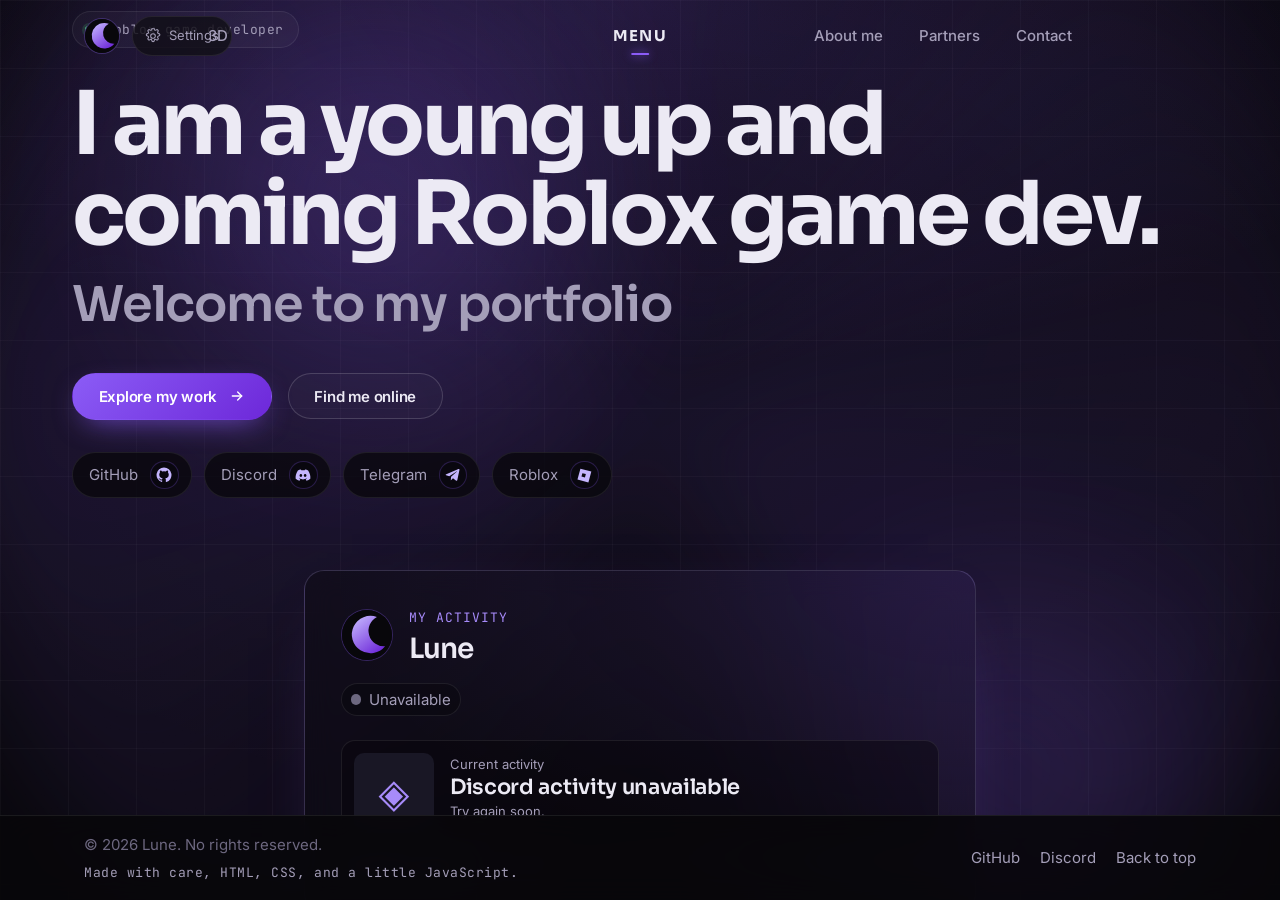
==== index.html @ 03cf4a80 "Refine homepage and Discord presence Co-authored-by: Copilot <223556219+Copilot@users.noreply.github" ====
<!DOCTYPE html>
<html lang="en" class="no-js">
<head>
  <meta charset="utf-8" />
  <meta name="viewport" content="width=device-width, initial-scale=1" />
  <meta name="color-scheme" content="dark" />
  <meta name="theme-color" content="#08070b" />

  <title>Lune — UI Designer &amp; 3D Modeler</title>
  <meta
    name="description"
    content="Lune's portfolio: UI design, 3D modeling, and explorations in scripting and animation."
  />
  <link rel="canonical" href="https://lunezo79.github.io/lune.github.io/" />
  <meta property="og:type" content="website" />
  <meta property="og:title" content="Lune — UI Designer &amp; 3D Modeler" />
  <meta
    property="og:description"
    content="UI design, 3D modeling, and explorations in scripting and animation."
  />
  <meta property="og:url" content="https://lunezo79.github.io/lune.github.io/" />
  <meta name="twitter:card" content="summary" />

  <link rel="icon" type="image/svg+xml" href="assets/icons/favicon.svg" />
  <link rel="apple-touch-icon" href="assets/icons/favicon.svg" />
  <link rel="preconnect" href="https://fonts.googleapis.com" />
  <link rel="preconnect" href="https://fonts.gstatic.com" crossorigin />
  <link
    rel="stylesheet"
    href="https://fonts.googleapis.com/css2?family=Inter:wght@400;500;600&family=JetBrains+Mono:wght@400;500&family=Sora:wght@400;600;700&display=swap"
  />
  <link rel="stylesheet" href="css/tokens.css" />
  <link rel="stylesheet" href="css/base.css" />
  <link rel="stylesheet" href="css/components.css" />
  <link rel="stylesheet" href="css/sections.css" />
  <script>
    document.documentElement.classList.replace("no-js", "has-js");
  </script>
</head>

<body>
  <a class="skip-link" href="#main">Skip to content</a>
  <div class="progress" data-progress aria-hidden="true"></div>
  <div class="grain" aria-hidden="true"></div>

  <header class="site-header" data-header>
    <div class="container site-header__inner">
      <div class="site-header__tools">
        <img
          class="site-header__avatar"
          src="assets/icons/favicon.svg"
          alt=""
          width="36"
          height="36"
          decoding="async"
          data-discord-avatar
        />
        <details class="site-settings" data-settings>
          <summary class="site-settings__toggle">
            <svg viewBox="0 0 24 24" aria-hidden="true">
              <path d="M12 8.5a3.5 3.5 0 1 0 0 7 3.5 3.5 0 0 0 0-7Z" />
              <path d="m19.4 15 .1.1a1.8 1.8 0 0 1-2.5 2.5l-.1-.1a1.8 1.8 0 0 0-3 .9v.2a1.8 1.8 0 0 1-3.6 0v-.2a1.8 1.8 0 0 0-3-.9l-.1.1a1.8 1.8 0 0 1-2.5-2.5l.1-.1a1.8 1.8 0 0 0-.9-3h-.2a1.8 1.8 0 0 1 0-3.6h.2a1.8 1.8 0 0 0 .9-3l-.1-.1a1.8 1.8 0 0 1 2.5-2.5l.1.1a1.8 1.8 0 0 0 3-.9v-.2a1.8 1.8 0 0 1 3.6 0v.2a1.8 1.8 0 0 0 3 .9l.1-.1a1.8 1.8 0 0 1 2.5 2.5l-.1.1a1.8 1.8 0 0 0 .9 3h.2a1.8 1.8 0 0 1 0 3.6h-.2a1.8 1.8 0 0 0-.9 3Z" />
            </svg>
            <span>Settings</span>
          </summary>
          <div class="site-settings__panel">
            <label class="site-settings__label" for="theme-select">Colour theme</label>
            <select id="theme-select" class="site-settings__select" data-theme-select>
              <option value="default">Midnight violet · Default</option>
              <option value="ocean">Ocean blue</option>
              <option value="forest">Forest green</option>
              <option value="rose">Rose pink</option>
              <option value="amber">Amber glow</option>
            </select>
            <button class="site-settings__audio" type="button" data-music-toggle aria-pressed="true">
              Mute calm lo-fi
            </button>
            <button class="site-settings__audio" type="button" data-sounds-toggle aria-pressed="true">
              Mute UI sounds
            </button>
            <p class="site-settings__status" data-settings-status aria-live="polite">
              Calm lo-fi and UI sounds start after your first interaction.
            </p>
          </div>
        </details>
      </div>

      <nav class="nav" id="primary-nav" data-nav aria-label="Primary">
        <ul class="nav__list">
          <li class="nav__group nav__group--left">
            <a class="nav__link" href="#three-d" data-nav-link>3D</a>
          </li>
          <li class="nav__group nav__group--center">
            <a class="nav__link nav__link--menu" href="#top" data-nav-link>Menu</a>
          </li>
          <li class="nav__group nav__group--right">
            <a class="nav__link" href="#about" data-nav-link>About me</a>
            <a class="nav__link" href="#partners" data-nav-link>Partners</a>
            <a class="nav__link" href="#contact" data-nav-link>Contact</a>
          </li>
        </ul>
      </nav>

      <button
        class="nav-toggle"
        type="button"
        data-nav-toggle
        aria-expanded="false"
        aria-controls="primary-nav"
        aria-label="Open menu"
      >
        <span class="nav-toggle__bar"></span>
        <span class="nav-toggle__bar"></span>
      </button>
    </div>
  </header>

  <main id="main">
    <section class="hero" id="top" data-hero data-page-view="top">
      <div class="hero__bg" aria-hidden="true">
        <div class="hero__grid"></div>
        <div class="hero__rings"></div>
        <span class="glow glow--hero-a" data-parallax="1.4"></span>
        <span class="glow glow--hero-b" data-parallax="0.8"></span>
      </div>

      <div class="container hero__inner">
        <div class="hero__layout">
          <div class="hero__copy">
            <p class="pill" data-reveal>
              <span class="pill__dot"></span>
              Roblox game developer
            </p>
            <h1 class="hero__title" data-reveal>
              I am a young up and coming Roblox game dev.
              <em>Welcome to my portfolio</em>
            </h1>
            <div class="hero__actions" data-reveal>
              <a class="btn btn--primary" href="#three-d">
                Explore my work
                <svg class="btn__icon" viewBox="0 0 24 24" fill="none" stroke="currentColor" stroke-width="2" stroke-linecap="round" stroke-linejoin="round" aria-hidden="true">
                  <path d="M5 12h14" />
                  <path d="m13 6 6 6-6 6" />
                </svg>
              </a>
              <a class="btn btn--ghost" href="#about">Find me online</a>
            </div>
            <ul class="hero-socials" aria-label="Social profiles" data-reveal>
              <li>
                <a class="hero-social" href="https://github.com/lunezo79" rel="me noopener">
                  <span>GitHub</span>
                  <span class="social-icon" aria-hidden="true">
                    <svg viewBox="0 0 24 24"><path d="M12 .8a11.2 11.2 0 0 0-3.54 21.83c.56.1.76-.24.76-.54v-2.1c-3.1.67-3.76-1.32-3.76-1.32-.5-1.29-1.24-1.63-1.24-1.63-1.01-.69.08-.68.08-.68 1.12.08 1.7 1.15 1.7 1.15.99 1.7 2.6 1.21 3.23.93.1-.72.39-1.21.7-1.49-2.48-.28-5.09-1.24-5.09-5.53 0-1.22.44-2.22 1.15-3-.11-.28-.5-1.42.11-2.96 0 0 .94-.3 3.08 1.14a10.7 10.7 0 0 1 5.6 0c2.14-1.44 3.08-1.14 3.08-1.14.61 1.54.22 2.68.11 2.96.72.78 1.15 1.78 1.15 3 0 4.3-2.61 5.25-5.1 5.52.4.35.75 1.03.75 2.08v3.08c0 .3.2.65.77.54A11.2 11.2 0 0 0 12 .8Z"/></svg>
                  </span>
                </a>
              </li>
              <li>
                <a class="hero-social" href="https://discord.com/users/762121502698242054" rel="me noopener">
                  <span>Discord</span>
                  <span class="social-icon" aria-hidden="true">
                    <svg viewBox="0 0 24 24"><path d="M19.7 5.1a18.6 18.6 0 0 0-4.6-1.4l-.6 1.2a17 17 0 0 0-5 0l-.6-1.2a18.6 18.6 0 0 0-4.6 1.4C1.4 9.4.6 13.6 1 17.8a18.8 18.8 0 0 0 5.7 2.9l1.2-2a12 12 0 0 1-1.9-.9l.5-.4a13.4 13.4 0 0 0 11 0l.5.4a12 12 0 0 1-1.9.9l1.2 2a18.8 18.8 0 0 0 5.7-2.9c.5-4.9-.8-9-3.3-12.7ZM8.8 14.9c-1.1 0-2-1-2-2.2s.9-2.2 2-2.2 2 1 2 2.2-.9 2.2-2 2.2Zm6.4 0c-1.1 0-2-1-2-2.2s.9-2.2 2-2.2 2 1 2 2.2-.9 2.2-2 2.2Z"/></svg>
                  </span>
                </a>
              </li>
              <li>
                <a class="hero-social" href="https://t.me/LUNEZO79" rel="me noopener" aria-label="Telegram @LUNEZO79">
                  <span>Telegram</span>
                  <span class="social-icon" aria-hidden="true">
                    <svg viewBox="0 0 24 24"><path d="m21.8 3.6-3.3 16c-.2 1.1-.8 1.4-1.7.9l-4.8-3.5-2.3 2.2c-.3.3-.5.5-1 .5l.4-4.9 8.9-8c.4-.4-.1-.6-.6-.2L6.4 13.7l-4.7-1.5c-1-.3-1-1 .2-1.5L20.2 3c.9-.3 1.7.2 1.6.6Z"/></svg>
                  </span>
                </a>
              </li>
              <li>
                <a class="hero-social" href="https://www.roblox.com/users/6032655152/profile" rel="me noopener" aria-label="Roblox profile">
                  <span>Roblox</span>
                  <span class="social-icon" aria-hidden="true">
                    <svg viewBox="0 0 24 24"><path d="m5.1 2.5 16.4 4.4-4.4 16.4L.7 18.9 5.1 2.5Zm3 6.7-1.4 5.2 5.2 1.4 1.4-5.2-5.2-1.4Z"/></svg>
                  </span>
                </a>
              </li>
            </ul>
          </div>

          <article class="discord-card discord-card--hero" data-discord-card data-user-id="762121502698242054" data-reveal>
            <div class="discord-card__heading">
              <div class="discord-card__identity">
                <img
                  class="discord-card__avatar"
                  src="assets/icons/favicon.svg"
                  alt=""
                  width="52"
                  height="52"
                  decoding="async"
                  data-discord-avatar
                />
                <div>
                  <p class="discord-card__label">My Activity</p>
                  <h2 class="discord-card__name" data-discord-name>Lune</h2>
                </div>
              </div>
              <span class="discord-card__status">
                <span class="discord-card__status-dot" data-discord-dot aria-hidden="true"></span>
                <span data-discord-status aria-live="polite">Connecting to Discord…</span>
              </span>
            </div>
            <div class="discord-activity" data-discord-activity aria-live="polite">
              <div class="discord-activity__image-wrap" data-activity-image-wrap>
                <img class="discord-activity__image" alt="" data-activity-image hidden />
                <span class="discord-activity__image-fallback" data-activity-fallback aria-hidden="true">◈</span>
              </div>
              <div class="discord-activity__content">
                <p class="discord-activity__verb" data-activity-verb>Loading activity…</p>
                <h3 class="discord-activity__name" data-activity-name>Connecting to Discord</h3>
                <p class="discord-activity__details" data-activity-details></p>
                <p class="discord-activity__elapsed" data-activity-elapsed></p>
              </div>
            </div>
            <p class="discord-card__note">Live Discord activity</p>
          </article>
        </div>
      </div>
    </section>

    <section class="section" id="about" aria-labelledby="about-title" data-page-view="about">
      <div class="container">
        <div class="section-head" data-reveal>
          <p class="eyebrow">About me</p>
          <h2 class="section-title" id="about-title">
            Design-minded, detail-focused, always learning.
          </h2>
          <p class="section-lede">
            I'm a UI designer and 3D modeler exploring scripting and animation.
            This is where I collect my work and the places you can find me.
          </p>
        </div>

        <div class="social-grid" data-reveal-group="70">
          <a class="social-card" href="https://github.com/lunezo79" rel="me noopener" data-reveal>
            <span class="social-card__top">
              <span class="social-card__label">GitHub</span>
              <span class="social-icon" aria-hidden="true">
                <svg viewBox="0 0 24 24"><path d="M12 .8a11.2 11.2 0 0 0-3.54 21.83c.56.1.76-.24.76-.54v-2.1c-3.1.67-3.76-1.32-3.76-1.32-.5-1.29-1.24-1.63-1.24-1.63-1.01-.69.08-.68.08-.68 1.12.08 1.7 1.15 1.7 1.15.99 1.7 2.6 1.21 3.23.93.1-.72.39-1.21.7-1.49-2.48-.28-5.09-1.24-5.09-5.53 0-1.22.44-2.22 1.15-3-.11-.28-.5-1.42.11-2.96 0 0 .94-.3 3.08 1.14a10.7 10.7 0 0 1 5.6 0c2.14-1.44 3.08-1.14 3.08-1.14.61 1.54.22 2.68.11 2.96.72.78 1.15 1.78 1.15 3 0 4.3-2.61 5.25-5.1 5.52.4.35.75 1.03.75 2.08v3.08c0 .3.2.65.77.54A11.2 11.2 0 0 0 12 .8Z"/></svg>
              </span>
            </span>
            <span class="social-card__value">@lunezo79</span>
            <span class="social-card__hint">Code &amp; experiments ↗</span>
          </a>

          <a class="social-card" href="https://discord.com/users/762121502698242054" rel="me noopener" data-reveal>
            <span class="social-card__top">
              <span class="social-card__label">Discord</span>
              <span class="social-icon" aria-hidden="true">
                <svg viewBox="0 0 24 24"><path d="M19.7 5.1a18.6 18.6 0 0 0-4.6-1.4l-.6 1.2a17 17 0 0 0-5 0l-.6-1.2a18.6 18.6 0 0 0-4.6 1.4C1.4 9.4.6 13.6 1 17.8a18.8 18.8 0 0 0 5.7 2.9l1.2-2a12 12 0 0 1-1.9-.9l.5-.4a13.4 13.4 0 0 0 11 0l.5.4a12 12 0 0 1-1.9.9l1.2 2a18.8 18.8 0 0 0 5.7-2.9c.5-4.9-.8-9-3.3-12.7ZM8.8 14.9c-1.1 0-2-1-2-2.2s.9-2.2 2-2.2 2 1 2 2.2-.9 2.2-2 2.2Zm6.4 0c-1.1 0-2-1-2-2.2s.9-2.2 2-2.2 2 1 2 2.2-.9 2.2-2 2.2Z"/></svg>
              </span>
            </span>
            <span class="social-card__value">View profile ↗</span>
            <span class="social-card__hint">762121502698242054</span>
          </a>

          <a class="social-card" href="https://t.me/LUNEZO79" rel="me noopener" data-reveal>
            <span class="social-card__top">
              <span class="social-card__label">Telegram</span>
              <span class="social-icon" aria-hidden="true">
                <svg viewBox="0 0 24 24"><path d="m21.8 3.6-3.3 16c-.2 1.1-.8 1.4-1.7.9l-4.8-3.5-2.3 2.2c-.3.3-.5.5-1 .5l.4-4.9 8.9-8c.4-.4-.1-.6-.6-.2L6.4 13.7l-4.7-1.5c-1-.3-1-1 .2-1.5L20.2 3c.9-.3 1.7.2 1.6.6Z"/></svg>
              </span>
            </span>
            <span class="social-card__value">@LUNEZO79</span>
            <span class="social-card__hint">Message me on Telegram ↗</span>
          </a>

          <a class="social-card" href="https://www.roblox.com/users/6032655152/profile" rel="me noopener" data-reveal>
            <span class="social-card__top">
              <span class="social-card__label">Roblox</span>
              <span class="social-icon" aria-hidden="true">
                <svg viewBox="0 0 24 24"><path d="m5.1 2.5 16.4 4.4-4.4 16.4L.7 18.9 5.1 2.5Zm3 6.7-1.4 5.2 5.2 1.4 1.4-5.2-5.2-1.4Z"/></svg>
              </span>
            </span>
            <span class="social-card__value">View profile ↗</span>
            <span class="social-card__hint">Roblox</span>
          </a>
        </div>

      </div>
    </section>

    <section class="section" id="three-d" aria-labelledby="three-d-title" data-page-view="three-d">
      <div class="container">
        <div class="section-head" data-reveal>
          <p class="eyebrow">Selected work · 3D</p>
          <h2 class="section-title" id="three-d-title">3D models.</h2>
          <p class="section-lede">
            Browse finished models and select a preview to see its images and
            technical details.
          </p>
        </div>

        <div class="portfolio-grid" data-reveal-group="80">
          <article class="portfolio-card portfolio-card--model" data-reveal>
            <div class="model-preview">
              <img
                src="assets/images/cone-model-square.png"
                alt="Rendered orange-and-cream traffic cone with a detailed square base"
                width="1024"
                height="1024"
                loading="lazy"
                decoding="async"
              />
            </div>
            <div class="portfolio-card__caption">
              <div>
                <p class="portfolio-card__type">3D model</p>
                <h3 class="portfolio-card__title">Traffic cone</h3>
                <p class="portfolio-card__summary">Low-poly cone with safety stripes.</p>
              </div>
              <a class="portfolio-card__action" href="#traffic-cone">View project</a>
            </div>
          </article>

          <article class="portfolio-card portfolio-card--model" data-reveal>
            <div class="model-preview">
              <img
                src="assets/images/scythe-model.png"
                alt="Low-poly futuristic scythe with a dark shaft and curved blade"
                width="768"
                height="768"
                loading="lazy"
                decoding="async"
              />
            </div>
            <div class="portfolio-card__caption">
              <div>
                <p class="portfolio-card__type">3D model</p>
                <h3 class="portfolio-card__title">Futuristic scythe</h3>
                <p class="portfolio-card__summary">Low-poly weapon with a sweeping blade and metallic accents.</p>
              </div>
              <a class="portfolio-card__action" href="#futuristic-scythe">View project</a>
            </div>
          </article>

          <article class="portfolio-card portfolio-card--model" data-reveal>
            <div class="model-preview">
              <img
                src="assets/images/karambit-model.png"
                alt="Stylized white karambit with a curved blade, blue trim, and gold accents"
                width="768"
                height="768"
                loading="lazy"
                decoding="async"
              />
            </div>
            <div class="portfolio-card__caption">
              <div>
                <p class="portfolio-card__type">3D model</p>
                <h3 class="portfolio-card__title">Karambit</h3>
                <p class="portfolio-card__summary">Curved low-poly blade with blue trim and gold details.</p>
              </div>
              <a class="portfolio-card__action" href="#karambit">View project</a>
            </div>
          </article>

        </div>

        <aside class="model-challenge" aria-labelledby="model-challenge-title" data-reveal>
          <div>
            <p class="eyebrow">Community challenge</p>
            <h3 class="model-challenge__title" id="model-challenge-title">Design a UI for a 3D model</h3>
            <p class="model-challenge__copy">
              Pick one of the models and imagine an interface for it. Share your
              concept with the ShaxCorp community; standout ideas may be featured here.
            </p>
          </div>
          <a
            class="portfolio-card__action"
            href="https://discord.gg/gHh6jzJRxp"
            target="_blank"
            rel="noopener noreferrer"
          >Join ShaxCorp to share an idea ↗</a>
        </aside>
      </div>
    </section>

    <section class="section model-detail" id="traffic-cone" aria-labelledby="traffic-cone-title" data-page-view="traffic-cone" data-project-accent="cone">
      <div class="container">
        <a class="model-detail__back" href="#three-d">
          <span class="model-detail__back-icon-wrap" aria-hidden="true">
            <svg class="model-detail__back-icon" viewBox="0 0 24 24">
              <path d="M19 12H5m7 7-7-7 7-7" />
            </svg>
          </span>
          <span class="model-detail__back-text">
            <span class="model-detail__back-kicker">Return to</span>
            <span class="model-detail__back-title">3D projects</span>
          </span>
        </a>
        <div class="section-head model-detail__head" data-reveal>
          <p class="eyebrow">3D model · May 22, 2026</p>
          <h2 class="section-title" id="traffic-cone-title">Traffic cone</h2>
          <p class="section-lede">
            A stylized low-poly safety cone. Its tapered body alternates bright
            orange and cream bands above a wide square base with raised geometric
            details, keeping the familiar roadside silhouette bold and readable.
          </p>
        </div>

        <img
          class="model-detail__image"
          src="assets/images/cone-model-square.png"
          alt="Rendered orange-and-cream traffic cone with a detailed square base"
          width="1024"
          height="1024"
          loading="lazy"
          decoding="async"
          data-reveal
        />

        <div class="model-detail__body">
          <div class="model-detail__description prose" data-reveal>
            <h3>About the model</h3>
            <p>
              Created on May 22, 2026, this traffic cone pairs a tapered body
              with alternating orange and cream safety bands. The broad square
              base has raised geometric details that add structure while keeping
              the prop compact and easy to read.
            </p>
          </div>
          <aside class="model-stats" aria-label="Model statistics" data-reveal>
            <h3 class="model-stats__title">Mesh statistics</h3>
            <dl>
              <div><dt>Vertices</dt><dd>467</dd></div>
              <div><dt>Edges</dt><dd>916</dd></div>
              <div><dt>Faces</dt><dd>460</dd></div>
              <div><dt>Triangles</dt><dd>874</dd></div>
            </dl>
          </aside>
        </div>
      </div>
    </section>

    <section class="section model-detail" id="futuristic-scythe" aria-labelledby="futuristic-scythe-title" data-page-view="futuristic-scythe" data-project-accent="scythe">
      <div class="container">
        <a class="model-detail__back" href="#three-d">
          <span class="model-detail__back-icon-wrap" aria-hidden="true">
            <svg class="model-detail__back-icon" viewBox="0 0 24 24">
              <path d="M19 12H5m7 7-7-7 7-7" />
            </svg>
          </span>
          <span class="model-detail__back-text">
            <span class="model-detail__back-kicker">Return to</span>
            <span class="model-detail__back-title">3D projects</span>
          </span>
        </a>
        <div class="section-head model-detail__head" data-reveal>
          <p class="eyebrow">3D model</p>
          <h2 class="section-title" id="futuristic-scythe-title">Futuristic scythe</h2>
          <p class="section-lede">
            A low-poly sci-fi scythe built around a long, angular handle and
            an oversized curved blade. Dark surfaces contrast with pale metallic
            fittings and a vivid pink cutting edge.
          </p>
        </div>

        <img
          class="model-detail__image"
          src="assets/images/scythe-model.png"
          alt="Low-poly futuristic scythe with a dark shaft, curved blade, pale fittings, and a pink edge"
          width="768"
          height="768"
          loading="lazy"
          decoding="async"
          data-reveal
        />

        <div class="model-detail__body">
          <div class="model-detail__description prose" data-reveal>
            <h3>About the model</h3>
            <p>
              This stylized scythe pairs a long, tapered dark shaft with a broad
              blade that sweeps outward into a sharp point. Angular shaping,
              pale metallic fasteners, and a bright pink blade edge give the
              silhouette a futuristic feel while keeping its low-poly form clear.
            </p>
          </div>
          <aside class="model-stats" aria-label="Mesh statistics" data-reveal>
            <h3 class="model-stats__title">Mesh statistics</h3>
            <dl>
              <div><dt>Vertices</dt><dd>787</dd></div>
              <div><dt>Edges</dt><dd>1.6k</dd></div>
              <div><dt>Faces</dt><dd>839</dd></div>
              <div><dt>Triangles</dt><dd>1.5k</dd></div>
            </dl>
          </aside>
        </div>
      </div>
    </section>

    <section class="section model-detail" id="karambit" aria-labelledby="karambit-title" data-page-view="karambit" data-project-accent="karambit">
      <div class="container">
        <a class="model-detail__back" href="#three-d">
          <span class="model-detail__back-icon-wrap" aria-hidden="true">
            <svg class="model-detail__back-icon" viewBox="0 0 24 24">
              <path d="M19 12H5m7 7-7-7 7-7" />
            </svg>
          </span>
          <span class="model-detail__back-text">
            <span class="model-detail__back-kicker">Return to</span>
            <span class="model-detail__back-title">3D projects</span>
          </span>
        </a>
        <div class="section-head model-detail__head" data-reveal>
          <p class="eyebrow">3D model</p>
          <h2 class="section-title" id="karambit-title">Karambit</h2>
          <p class="section-lede">
            A stylized curved blade with a clean white finish, cool blue edging,
            and polished gold accents. Segmented handle details and a looped
            pommel complete its distinctive silhouette.
          </p>
        </div>

        <img
          class="model-detail__image"
          src="assets/images/karambit-model.png"
          alt="Stylized white karambit with a curved blade, blue trim, gold accents, and a ring handle"
          width="768"
          height="768"
          loading="lazy"
          decoding="async"
          data-reveal
        />

        <div class="model-detail__body">
          <div class="model-detail__description prose" data-reveal>
            <h3>About the model</h3>
            <p>
              This stylized karambit pairs a sweeping white blade with a blue
              outer edge and gold fittings. Its curved handle uses segmented
              white panels and a circular pommel, carrying the color accents
              through the full silhouette.
            </p>
          </div>
          <aside class="model-stats" aria-label="Mesh statistics" data-reveal>
            <h3 class="model-stats__title">Mesh statistics</h3>
            <dl>
              <div><dt>Vertices</dt><dd>1.7k</dd></div>
              <div><dt>Edges</dt><dd>3.4k</dd></div>
              <div><dt>Faces</dt><dd>1.7k</dd></div>
              <div><dt>Triangles</dt><dd>3.3k</dd></div>
            </dl>
          </aside>
        </div>
      </div>
    </section>

    <section class="section" id="partners" aria-labelledby="partners-title" data-page-view="partners">
      <div class="container">
        <div class="section-head" data-reveal>
          <p class="eyebrow">Partners</p>
          <h2 class="section-title" id="partners-title">Communities that build together.</h2>
          <p class="section-lede">
            Find ShaxCorp on Discord and join the community.
          </p>
        </div>
        <div class="partner-grid" data-reveal-group="80">
          <article class="partner-card" data-reveal>
            <p class="partner-card__label">Discord community</p>
            <h3 class="partner-card__title">ShaxCorp</h3>
            <p class="partner-card__description">
              A community for sharing ideas, creative work, and model-inspired UI concepts.
            </p>
            <a
              class="portfolio-card__action"
              href="https://discord.gg/gHh6jzJRxp"
              target="_blank"
              rel="noopener noreferrer"
            >Join the server ↗</a>
          </article>
        </div>
      </div>
    </section>

    <section class="section" id="contact" aria-labelledby="contact-title" data-page-view="contact">
      <div class="container">
        <div class="contact__card" data-reveal>
          <div class="contact__inner">
            <p class="eyebrow">Contact</p>
            <h2 class="contact__title" id="contact-title">Let's make something together.</h2>
            <p class="contact__lede">
              Have a project, collaboration, or just want to say hi? Find me on
              Discord or GitHub.
            </p>
            <div class="contact__actions">
              <a class="btn btn--primary" href="https://discord.com/users/762121502698242054" rel="me noopener">Message me on Discord</a>
              <a class="btn btn--ghost" href="https://github.com/lunezo79" rel="me noopener">Follow on GitHub</a>
            </div>
          </div>
        </div>
      </div>
    </section>
  </main>

  <footer class="site-footer">
    <div class="container footer__inner">
      <div class="footer__meta">
        <p>© <span data-year>2026</span> Lune. No rights reserved.</p>
        <p class="footer__signature">Made with care, HTML, CSS, and a little JavaScript.</p>
      </div>
      <nav class="footer__links" aria-label="Elsewhere">
        <a class="footer__link" href="https://github.com/lunezo79" rel="me noopener">GitHub</a>
        <a class="footer__link" href="https://discord.com/users/762121502698242054" rel="me noopener">Discord</a>
        <a class="footer__link" href="#top">Back to top</a>
      </nav>
    </div>
  </footer>

  <button class="to-top" type="button" data-to-top aria-label="Back to top">
    <svg viewBox="0 0 24 24" fill="none" stroke="currentColor" stroke-width="2" stroke-linecap="round" stroke-linejoin="round" aria-hidden="true">
      <path d="M12 19V5" />
      <path d="m6 11 6-6 6 6" />
    </svg>
  </button>

  <script type="module" src="js/main.js"></script>
</body>
</html>
---- css/tokens.css ----
/* ==========================================================================
   tokens.css — design tokens + reset
   Every colour, space, radius, shadow and type step used by the site is
   declared here once. Change a value here and it propagates everywhere.
   ========================================================================== */

:root {
  /* --- Core palette ------------------------------------------------------ */
  --black: #08070b;
  --black-soft: #0b0a11;
  --surface: #121019;
  --surface-raised: #191725;
  --surface-hover: #201d2e;

  --white: #ffffff;
  --text: #eceaf4;
  --text-muted: #a49eb8;
  --text-dim: #6d6880;

  /* --- Violet accent ramp ------------------------------------------------ */
  --violet-100: #ede9fe;
  --violet-200: #ddd6fe;
  --violet-300: #c4b5fd;
  --violet-400: #a78bfa;
  --violet-500: #8b5cf6;
  --violet-600: #7c3aed;
  --violet-700: #6d28d9;
  --violet-900: #3b1d7a;

  --accent: var(--violet-500);
  --accent-bright: var(--violet-400);
  --accent-deep: var(--violet-700);
  --accent-rgb: 139, 92, 246;

  /* --- Translucent helpers ----------------------------------------------- */
  --border: rgba(255, 255, 255, 0.08);
  --border-strong: rgba(255, 255, 255, 0.16);
  --border-accent: rgba(var(--accent-rgb), 0.35);
  --accent-wash: rgba(var(--accent-rgb), 0.12);
  --accent-wash-strong: rgba(var(--accent-rgb), 0.22);
  --overlay: rgba(8, 7, 11, 0.72);

  /* --- Typography -------------------------------------------------------- */
  --font-display: "Sora", "Inter", system-ui, sans-serif;
  --font-body: "Inter", system-ui, -apple-system, "Segoe UI", sans-serif;
  --font-mono: "JetBrains Mono", ui-monospace, "SFMono-Regular", Menlo, monospace;

  --fs-2xs: 0.6875rem; /* 11px */
  --fs-xs: 0.8125rem; /* 13px */
  --fs-sm: 0.9375rem; /* 15px */
  --fs-base: 1.0625rem; /* 17px */
  --fs-lg: clamp(1.125rem, 1.05rem + 0.35vw, 1.3125rem);
  --fs-xl: clamp(1.375rem, 1.15rem + 0.9vw, 1.75rem);
  --fs-2xl: clamp(1.75rem, 1.35rem + 1.8vw, 2.5rem);
  --fs-3xl: clamp(2.25rem, 1.5rem + 3vw, 3.5rem);
  --fs-hero: clamp(2.5rem, 1.1rem + 6vw, 5.5rem);

  --lh-tight: 1.06;
  --lh-snug: 1.25;
  --lh-normal: 1.5;
  --lh-relaxed: 1.7;

  --tracking-tight: -0.03em;
  --tracking-snug: -0.015em;
  --tracking-wide: 0.08em;
  --tracking-widest: 0.18em;

  /* --- Spacing scale (4px base) ------------------------------------------ */
  --space-1: 0.25rem;
  --space-2: 0.5rem;
  --space-3: 0.75rem;
  --space-4: 1rem;
  --space-5: 1.25rem;
  --space-6: 1.5rem;
  --space-8: 2rem;
  --space-10: 2.5rem;
  --space-12: 3rem;
  --space-16: 4rem;
  --space-20: 5rem;
  --space-24: 6rem;
  --space-32: 8rem;

  /* --- Layout ------------------------------------------------------------ */
  --container: 1160px;
  --container-narrow: 720px;
  --header-height: 4.5rem;
  --section-gap: clamp(5rem, 3rem + 9vw, 9.5rem);

  /* --- Radii ------------------------------------------------------------- */
  --radius-xs: 6px;
  --radius-sm: 10px;
  --radius-md: 14px;
  --radius-lg: 20px;
  --radius-xl: 28px;
  --radius-full: 999px;

  /* --- Elevation --------------------------------------------------------- */
  --shadow-sm: 0 1px 2px rgba(0, 0, 0, 0.4);
  --shadow-md: 0 12px 32px -12px rgba(0, 0, 0, 0.7);
  --shadow-lg: 0 28px 60px -20px rgba(0, 0, 0, 0.85);
  --glow-accent: 0 0 0 1px var(--border-accent), 0 18px 60px -24px rgba(var(--accent-rgb), 0.65);
  --glow-text: 0 0 32px rgba(var(--accent-rgb), 0.45);

  /* --- Motion ------------------------------------------------------------ */
  --ease-out: cubic-bezier(0.22, 1, 0.36, 1);
  --ease-in-out: cubic-bezier(0.65, 0, 0.35, 1);
  --dur-fast: 160ms;
  --dur-base: 280ms;
  --dur-slow: 620ms;

  /* --- Layering ---------------------------------------------------------- */
  --z-bg: 0;
  --z-base: 1;
  --z-header: 100;
  --z-drawer: 200;

  --focus-ring: 0 0 0 2px var(--black), 0 0 0 4px var(--violet-400);
}

[data-theme="ocean"] {
  --violet-100: #e0f2fe;
  --violet-200: #bae6fd;
  --violet-300: #7dd3fc;
  --violet-400: #38bdf8;
  --violet-500: #0ea5e9;
  --violet-600: #0284c7;
  --violet-700: #0369a1;
  --violet-900: #0c4a6e;
  --accent-rgb: 14, 165, 233;
  --border-accent: rgba(14, 165, 233, 0.35);
  --accent-wash: rgba(14, 165, 233, 0.12);
  --accent-wash-strong: rgba(14, 165, 233, 0.22);
}

[data-theme="forest"] {
  --violet-100: #dcfce7;
  --violet-200: #bbf7d0;
  --violet-300: #86efac;
  --violet-400: #4ade80;
  --violet-500: #22c55e;
  --violet-600: #16a34a;
  --violet-700: #15803d;
  --violet-900: #14532d;
  --accent-rgb: 34, 197, 94;
  --border-accent: rgba(34, 197, 94, 0.35);
  --accent-wash: rgba(34, 197, 94, 0.12);
  --accent-wash-strong: rgba(34, 197, 94, 0.22);
}

[data-theme="rose"] {
  --violet-100: #ffe4e6;
  --violet-200: #fecdd3;
  --violet-300: #fda4af;
  --violet-400: #fb7185;
  --violet-500: #f43f5e;
  --violet-600: #e11d48;
  --violet-700: #be123c;
  --violet-900: #881337;
  --accent-rgb: 244, 63, 94;
  --border-accent: rgba(244, 63, 94, 0.35);
  --accent-wash: rgba(244, 63, 94, 0.12);
  --accent-wash-strong: rgba(244, 63, 94, 0.22);
}

[data-theme="amber"] {
  --violet-100: #fef3c7;
  --violet-200: #fde68a;
  --violet-300: #fcd34d;
  --violet-400: #fbbf24;
  --violet-500: #f59e0b;
  --violet-600: #d97706;
  --violet-700: #b45309;
  --violet-900: #78350f;
  --accent-rgb: 245, 158, 11;
  --border-accent: rgba(245, 158, 11, 0.35);
  --accent-wash: rgba(245, 158, 11, 0.12);
  --accent-wash-strong: rgba(245, 158, 11, 0.22);
}

[data-project-accent="scythe"] {
  --violet-100: #fff1f5;
  --violet-200: #ffd0df;
  --violet-300: #ffacc5;
  --violet-400: #ff86ad;
  --violet-500: #f45b91;
  --violet-600: #df3f78;
  --violet-700: #bd2d63;
  --violet-900: #781a42;
  --accent-rgb: 244, 91, 145;
  --border-accent: rgba(244, 91, 145, 0.35);
  --accent-wash: rgba(244, 91, 145, 0.12);
  --accent-wash-strong: rgba(244, 91, 145, 0.22);
}

[data-project-accent="karambit"] {
  --violet-100: #eff6ff;
  --violet-200: #dbeafe;
  --violet-300: #bfdbfe;
  --violet-400: #93c5fd;
  --violet-500: #60a5fa;
  --violet-600: #3b82f6;
  --violet-700: #2563eb;
  --violet-900: #1e3a8a;
  --accent-rgb: 96, 165, 250;
  --border-accent: rgba(96, 165, 250, 0.35);
  --accent-wash: rgba(96, 165, 250, 0.12);
  --accent-wash-strong: rgba(96, 165, 250, 0.22);
}

[data-project-accent="cone"] {
  --violet-100: #fff7ed;
  --violet-200: #ffedd5;
  --violet-300: #fed7aa;
  --violet-400: #fdba74;
  --violet-500: #fb923c;
  --violet-600: #f97316;
  --violet-700: #c2410c;
  --violet-900: #7c2d12;
  --accent-rgb: 249, 115, 22;
  --border-accent: rgba(249, 115, 22, 0.35);
  --accent-wash: rgba(249, 115, 22, 0.12);
  --accent-wash-strong: rgba(249, 115, 22, 0.22);
}

/* ==========================================================================
   Reset
   ========================================================================== */

*,
*::before,
*::after {
  box-sizing: border-box;
}

* {
  margin: 0;
}

html {
  -webkit-text-size-adjust: 100%;
  scroll-behavior: smooth;
  scroll-padding-top: calc(var(--header-height) + var(--space-4));
}

body {
  min-height: 100vh;
  background-color: var(--black);
  background-image:
    radial-gradient(ellipse 86% 54% at 50% 0%, rgba(var(--accent-rgb), 0.17), transparent 76%),
    linear-gradient(to right, rgba(255, 255, 255, 0.028) 1px, transparent 1px),
    linear-gradient(to bottom, rgba(255, 255, 255, 0.028) 1px, transparent 1px);
  background-size: auto, 68px 68px, 68px 68px;
  background-attachment: fixed;
  color: var(--text);
  font-family: var(--font-body);
  font-size: var(--fs-base);
  line-height: var(--lh-relaxed);
  font-synthesis-weight: none;
  text-rendering: optimizeLegibility;
  -webkit-font-smoothing: antialiased;
  -moz-osx-font-smoothing: grayscale;
}

img,
svg,
video,
canvas {
  display: block;
  max-width: 100%;
}

img {
  height: auto;
  font-style: italic; /* shown if the image fails to load */
  background-color: var(--surface);
}

button,
input,
textarea,
select {
  font: inherit;
  color: inherit;
}

button {
  background: none;
  border: none;
  cursor: pointer;
}

a {
  color: inherit;
  text-decoration: none;
}

ul,
ol {
  list-style: none;
  padding: 0;
}

h1,
h2,
h3,
h4 {
  font-family: var(--font-display);
  font-weight: 600;
  line-height: var(--lh-tight);
  letter-spacing: var(--tracking-tight);
  text-wrap: balance;
}

p {
  text-wrap: pretty;
}

::selection {
  background-color: var(--violet-600);
  color: var(--white);
}

/* Visible focus for keyboard users only */
:focus {
  outline: none;
}

:focus-visible {
  outline: none;
  box-shadow: var(--focus-ring);
  border-radius: var(--radius-xs);
}

/* Scrollbar */
::-webkit-scrollbar {
  width: 10px;
  height: 10px;
}

::-webkit-scrollbar-track {
  background: var(--black);
}

::-webkit-scrollbar-thumb {
  background: #2a2637;
  border: 2px solid var(--black);
  border-radius: var(--radius-full);
}

::-webkit-scrollbar-thumb:hover {
  background: var(--violet-700);
}

/* Respect reduced-motion at the source */
@media (prefers-reduced-motion: reduce) {
  html {
    scroll-behavior: auto;
  }

  *,
  *::before,
  *::after {
    animation-duration: 0.01ms !important;
    animation-iteration-count: 1 !important;
    transition-duration: 0.01ms !important;
    scroll-behavior: auto !important;
  }
}
---- css/base.css ----
/* ==========================================================================
   base.css — layout primitives, typography helpers, utilities
   ========================================================================== */

/* --- Layout ------------------------------------------------------------- */

.container {
  width: 100%;
  max-width: var(--container);
  margin-inline: auto;
  padding-inline: var(--space-6);
}

.container--narrow {
  max-width: var(--container-narrow);
}

.section {
  position: relative;
  padding-block: var(--section-gap);
}

.section--tight {
  padding-block: clamp(3rem, 2rem + 5vw, 5rem);
}

/* --- Accessibility ------------------------------------------------------ */

.sr-only {
  position: absolute;
  width: 1px;
  height: 1px;
  padding: 0;
  margin: -1px;
  overflow: hidden;
  clip: rect(0, 0, 0, 0);
  white-space: nowrap;
  border: 0;
}

.skip-link {
  position: absolute;
  top: var(--space-3);
  left: var(--space-3);
  z-index: var(--z-drawer);
  padding: var(--space-3) var(--space-5);
  background: var(--violet-600);
  color: var(--white);
  font-size: var(--fs-sm);
  font-weight: 600;
  border-radius: var(--radius-sm);
  transform: translateY(-160%);
  transition: transform var(--dur-fast) var(--ease-out);
}

.skip-link:focus-visible {
  transform: translateY(0);
}

/* --- Section headings --------------------------------------------------- */

.eyebrow {
  display: inline-flex;
  align-items: center;
  gap: var(--space-3);
  font-family: var(--font-mono);
  font-size: var(--fs-xs);
  font-weight: 500;
  letter-spacing: var(--tracking-widest);
  text-transform: uppercase;
  color: var(--accent-bright);
}

.eyebrow::before {
  content: "";
  width: 2rem;
  height: 1px;
  background: linear-gradient(90deg, transparent, var(--accent));
}

.section-head {
  max-width: 62ch;
  margin-bottom: var(--space-12);
}

.section-head--center {
  margin-inline: auto;
  text-align: center;
}

.section-title {
  margin-top: var(--space-5);
  font-size: var(--fs-2xl);
  letter-spacing: var(--tracking-tight);
}

.section-lede {
  margin-top: var(--space-5);
  color: var(--text-muted);
  font-size: var(--fs-lg);
  line-height: var(--lh-relaxed);
}

/* --- Prose -------------------------------------------------------------- */

.prose > * + * {
  margin-top: var(--space-5);
}

.prose p {
  color: var(--text-muted);
}

.prose strong {
  color: var(--text);
  font-weight: 600;
}

/* --- Text utilities ----------------------------------------------------- */

.text-gradient {
  background: linear-gradient(100deg, var(--violet-200) 0%, var(--violet-400) 38%, var(--violet-600) 100%);
  -webkit-background-clip: text;
  background-clip: text;
  color: transparent;
}

.text-muted {
  color: var(--text-muted);
}

.text-mono {
  font-family: var(--font-mono);
  font-size: 0.92em;
  letter-spacing: var(--tracking-snug);
}

.link-inline {
  color: var(--accent-bright);
  text-decoration: underline;
  text-decoration-color: var(--border-accent);
  text-underline-offset: 0.25em;
  transition: color var(--dur-fast) var(--ease-out),
    text-decoration-color var(--dur-fast) var(--ease-out);
}

.link-inline:hover {
  color: var(--violet-200);
  text-decoration-color: var(--violet-200);
}

/* --- Action rows -------------------------------------------------------- */

.actions {
  display: flex;
  flex-wrap: wrap;
  align-items: center;
  gap: var(--space-4);
  margin-top: var(--space-10);
}

/* --- Decorative --------------------------------------------------------- */

.rule {
  height: 1px;
  border: 0;
  background: linear-gradient(90deg, transparent, var(--border-strong) 18%, var(--border-strong) 82%, transparent);
}

.glow {
  position: absolute;
  border-radius: 50%;
  filter: blur(90px);
  opacity: 0.5;
  pointer-events: none;
  z-index: var(--z-bg);
}

.grain {
  position: fixed;
  inset: 0;
  z-index: var(--z-base);
  pointer-events: none;
  opacity: 0.16;
  mix-blend-mode: overlay;
  background-image: url("data:image/svg+xml,%3Csvg xmlns='http://www.w3.org/2000/svg' width='160' height='160'%3E%3Cfilter id='n'%3E%3CfeTurbulence type='fractalNoise' baseFrequency='0.85' numOctaves='3' stitchTiles='stitch'/%3E%3CfeColorMatrix type='saturate' values='0'/%3E%3C/filter%3E%3Crect width='160' height='160' filter='url(%23n)' opacity='0.5'/%3E%3C/svg%3E");
}

/* --- Scroll reveal ------------------------------------------------------ */
/* Elements only start hidden once JS confirms it is running, so the page
   degrades gracefully to fully visible content without JavaScript. */

.has-js [data-reveal] {
  opacity: 0;
  transform: translate3d(0, 24px, 0);
  transition: opacity var(--dur-slow) var(--ease-out),
    transform var(--dur-slow) var(--ease-out);
  transition-delay: var(--reveal-delay, 0ms);
}

.has-js [data-reveal].is-visible {
  opacity: 1;
  transform: none;
}

@media (prefers-reduced-motion: reduce) {
  .has-js [data-reveal] {
    opacity: 1;
    transform: none;
  }
}

/* --- Responsive tweaks -------------------------------------------------- */

@media (max-width: 640px) {
  .container {
    padding-inline: var(--space-5);
  }

  .section-head {
    margin-bottom: var(--space-10);
  }
}
---- css/components.css ----
/* ==========================================================================
   components.css — header, navigation, buttons, tags, footer
   ========================================================================== */

/* --- Header ------------------------------------------------------------- */

.site-header {
  position: fixed;
  inset-inline: 0;
  top: 0;
  z-index: var(--z-header);
  height: var(--header-height);
  display: flex;
  align-items: center;
  transition: background-color var(--dur-base) var(--ease-out),
    border-color var(--dur-base) var(--ease-out),
    backdrop-filter var(--dur-base) var(--ease-out);
  border-bottom: 1px solid transparent;
}

.site-header.is-scrolled {
  background-color: rgba(8, 7, 11, 0.78);
  backdrop-filter: blur(16px) saturate(160%);
  -webkit-backdrop-filter: blur(16px) saturate(160%);
  border-bottom-color: var(--border);
}

.site-header__inner {
  position: relative;
  display: flex;
  align-items: center;
  justify-content: center;
  gap: var(--space-6);
}

.site-header__tools {
  position: absolute;
  left: var(--space-6);
  display: flex;
  flex: none;
  align-items: center;
  gap: var(--space-3);
}

.site-header__avatar {
  display: grid;
  width: 2.25rem;
  height: 2.25rem;
  flex: none;
  border: 1px solid var(--border-accent);
  border-radius: 50%;
  background: var(--surface-raised);
  object-fit: cover;
}

.site-settings {
  position: relative;
}

.site-settings__toggle {
  display: inline-flex;
  min-height: 2.5rem;
  align-items: center;
  gap: var(--space-2);
  padding: var(--space-2) var(--space-3);
  border: 1px solid var(--border);
  border-radius: var(--radius-full);
  background: rgba(18, 16, 25, 0.84);
  color: var(--text-muted);
  cursor: pointer;
  font-size: var(--fs-xs);
  line-height: 1;
  list-style: none;
  transition: color var(--dur-fast) var(--ease-out),
    border-color var(--dur-fast) var(--ease-out),
    background-color var(--dur-fast) var(--ease-out);
}

.site-settings__toggle::-webkit-details-marker {
  display: none;
}

.site-settings__toggle:hover,
.site-settings[open] .site-settings__toggle {
  border-color: var(--border-accent);
  background: var(--surface-raised);
  color: var(--text);
}

.site-settings__toggle svg {
  width: 1rem;
  height: 1rem;
  fill: none;
  stroke: currentColor;
  stroke-linecap: round;
  stroke-linejoin: round;
  stroke-width: 1.6;
}

.site-settings__panel {
  position: absolute;
  top: calc(100% + var(--space-3));
  left: 0;
  z-index: calc(var(--z-header) + 1);
  display: grid;
  width: min(20rem, calc(100vw - 2rem));
  gap: var(--space-3);
  padding: var(--space-5);
  border: 1px solid var(--border-strong);
  border-radius: var(--radius-lg);
  background: rgba(18, 16, 25, 0.97);
  box-shadow: var(--shadow-lg);
  backdrop-filter: blur(18px);
  -webkit-backdrop-filter: blur(18px);
}

.site-settings__label {
  color: var(--text-muted);
  font-family: var(--font-mono);
  font-size: var(--fs-xs);
}

.site-settings__select,
.site-settings__audio {
  width: 100%;
  min-height: 2.75rem;
  padding: var(--space-2) var(--space-3);
  border: 1px solid var(--border);
  border-radius: var(--radius-sm);
  background: var(--black-soft);
  color: var(--text);
  font-size: var(--fs-sm);
  text-align: left;
}

.site-settings__select:focus-visible,
.site-settings__audio:focus-visible {
  border-color: var(--accent);
}

.site-settings__audio {
  cursor: pointer;
  transition: border-color var(--dur-fast) var(--ease-out),
    background-color var(--dur-fast) var(--ease-out);
}

.site-settings__audio:hover,
.site-settings__audio[aria-pressed="true"] {
  border-color: var(--border-accent);
  background: var(--accent-wash);
}

.site-settings__status {
  min-height: 2.5em;
  color: var(--text-dim);
  font-size: var(--fs-xs);
  line-height: var(--lh-normal);
}

/* --- Brand -------------------------------------------------------------- */

.brand {
  display: inline-flex;
  align-items: center;
  gap: var(--space-3);
  font-family: var(--font-display);
  font-weight: 600;
  font-size: var(--fs-sm);
  letter-spacing: var(--tracking-snug);
  color: var(--text);
  border-radius: var(--radius-sm);
  transition: color var(--dur-fast) var(--ease-out);
}

.brand:hover {
  color: var(--white);
}

.brand__mark {
  width: 2rem;
  height: 2rem;
  flex: none;
  border-radius: var(--radius-sm);
  box-shadow: 0 0 0 1px var(--border-accent);
  transition: box-shadow var(--dur-base) var(--ease-out),
    transform var(--dur-base) var(--ease-out);
}

.brand:hover .brand__mark {
  box-shadow: 0 0 0 1px var(--violet-400), 0 0 22px -4px var(--violet-500);
  transform: rotate(-8deg);
}

.brand__name {
  display: inline-flex;
  align-items: baseline;
  gap: 0.15em;
}

.brand__dot {
  color: var(--accent);
}

/* --- Navigation --------------------------------------------------------- */

.nav__list {
  display: grid;
  grid-template-columns: minmax(0, 1fr) auto minmax(0, 1fr);
  align-items: center;
  width: 100%;
}

.nav {
  width: min(56rem, calc(100% - 13rem));
}

.nav__group {
  display: flex;
  align-items: center;
  gap: var(--space-1);
}

.nav__group--left {
  justify-content: flex-start;
}

.nav__group--center {
  justify-content: center;
}

.nav__group--right {
  justify-content: flex-end;
}

.nav__link {
  position: relative;
  display: inline-block;
  padding: var(--space-2) var(--space-4);
  font-size: var(--fs-sm);
  font-weight: 500;
  color: var(--text-muted);
  border-radius: var(--radius-full);
  transition: color var(--dur-fast) var(--ease-out),
    background-color var(--dur-fast) var(--ease-out);
}

.nav__link:hover {
  color: var(--text);
  background-color: rgba(255, 255, 255, 0.04);
}

.nav__link.is-active {
  color: var(--text);
}

.nav__link.is-active::after {
  content: "";
  position: absolute;
  left: 50%;
  bottom: 0.1rem;
  width: 1.1rem;
  height: 2px;
  border-radius: var(--radius-full);
  background: var(--accent);
  transform: translateX(-50%);
  box-shadow: 0 0 10px var(--accent);
}

.nav__link--menu {
  color: var(--text);
  font-family: var(--font-display);
  font-size: var(--fs-sm);
  font-weight: 700;
  letter-spacing: var(--tracking-wide);
  text-transform: uppercase;
}

.nav__cta {
  margin-left: var(--space-3);
}

/* --- Mobile nav toggle -------------------------------------------------- */

.nav-toggle {
  display: none;
  position: relative;
  width: 2.75rem;
  height: 2.75rem;
  flex: none;
  border-radius: var(--radius-md);
  border: 1px solid var(--border);
  background-color: rgba(255, 255, 255, 0.02);
  transition: border-color var(--dur-fast) var(--ease-out),
    background-color var(--dur-fast) var(--ease-out);
}

.nav-toggle:hover {
  border-color: var(--border-strong);
  background-color: rgba(255, 255, 255, 0.06);
}

.nav-toggle__bar {
  position: absolute;
  left: 50%;
  width: 1.125rem;
  height: 1.5px;
  border-radius: var(--radius-full);
  background-color: var(--text);
  transition: transform var(--dur-base) var(--ease-out),
    opacity var(--dur-fast) var(--ease-out);
}

.nav-toggle__bar:nth-child(1) {
  transform: translate(-50%, -4px);
}

.nav-toggle__bar:nth-child(2) {
  transform: translate(-50%, 4px);
}

.nav-toggle[aria-expanded="true"] .nav-toggle__bar:nth-child(1) {
  transform: translate(-50%, 0) rotate(45deg);
}

.nav-toggle[aria-expanded="true"] .nav-toggle__bar:nth-child(2) {
  transform: translate(-50%, 0) rotate(-45deg);
}

/* --- Buttons ------------------------------------------------------------ */

.btn {
  display: inline-flex;
  align-items: center;
  justify-content: center;
  gap: var(--space-3);
  padding: 0.9rem 1.6rem;
  font-family: var(--font-body);
  font-size: var(--fs-sm);
  font-weight: 600;
  letter-spacing: var(--tracking-snug);
  line-height: 1;
  white-space: nowrap;
  border-radius: var(--radius-full);
  border: 1px solid transparent;
  transition: transform var(--dur-fast) var(--ease-out),
    background-color var(--dur-base) var(--ease-out),
    border-color var(--dur-base) var(--ease-out),
    box-shadow var(--dur-base) var(--ease-out),
    color var(--dur-base) var(--ease-out);
}

.btn:active {
  transform: translateY(1px);
}

.btn__icon {
  width: 1rem;
  height: 1rem;
  flex: none;
}

.btn--primary {
  background-image: linear-gradient(135deg, var(--violet-500) 0%, var(--violet-700) 100%);
  color: var(--white);
  box-shadow: 0 10px 30px -12px rgba(var(--accent-rgb), 0.9);
}

.btn--primary:hover {
  box-shadow: 0 16px 40px -12px rgba(var(--accent-rgb), 1);
  transform: translateY(-2px);
}

.btn--ghost {
  border-color: var(--border-strong);
  color: var(--text);
  background-color: rgba(255, 255, 255, 0.02);
}

.btn--ghost:hover {
  border-color: var(--border-accent);
  background-color: var(--accent-wash);
  color: var(--white);
  transform: translateY(-2px);
}

.btn--sm {
  padding: 0.6rem 1.15rem;
  font-size: var(--fs-xs);
}

/* --- Icon buttons / socials --------------------------------------------- */

.socials {
  display: flex;
  align-items: center;
  gap: var(--space-3);
}

.icon-btn {
  display: inline-grid;
  place-items: center;
  width: 2.75rem;
  height: 2.75rem;
  border-radius: var(--radius-md);
  border: 1px solid var(--border);
  background-color: rgba(255, 255, 255, 0.02);
  color: var(--text-muted);
  transition: color var(--dur-fast) var(--ease-out),
    border-color var(--dur-fast) var(--ease-out),
    background-color var(--dur-fast) var(--ease-out),
    transform var(--dur-fast) var(--ease-out);
}

.icon-btn:hover {
  color: var(--violet-200);
  border-color: var(--border-accent);
  background-color: var(--accent-wash);
  transform: translateY(-2px);
}

.icon-btn svg {
  width: 1.15rem;
  height: 1.15rem;
}

/* --- Tags & pills ------------------------------------------------------- */

.tag {
  display: inline-flex;
  align-items: center;
  padding: 0.3rem 0.7rem;
  font-family: var(--font-mono);
  font-size: var(--fs-2xs);
  font-weight: 500;
  letter-spacing: 0.04em;
  color: var(--violet-200);
  background-color: var(--accent-wash);
  border: 1px solid rgba(var(--accent-rgb), 0.2);
  border-radius: var(--radius-full);
  white-space: nowrap;
}

.tag-list {
  display: flex;
  flex-wrap: wrap;
  gap: var(--space-2);
}

.pill {
  display: inline-flex;
  align-items: center;
  gap: var(--space-3);
  padding: 0.4rem 0.9rem 0.4rem 0.75rem;
  font-family: var(--font-mono);
  font-size: var(--fs-xs);
  letter-spacing: 0.04em;
  color: var(--text-muted);
  background-color: rgba(255, 255, 255, 0.03);
  border: 1px solid var(--border);
  border-radius: var(--radius-full);
}

.pill__dot {
  position: relative;
  width: 0.5rem;
  height: 0.5rem;
  flex: none;
  border-radius: 50%;
  background-color: #4ade80;
  box-shadow: 0 0 0 3px rgba(74, 222, 128, 0.15);
}

.pill__dot::after {
  content: "";
  position: absolute;
  inset: 0;
  border-radius: 50%;
  background-color: #4ade80;
  animation: pulse-ring 2.4s var(--ease-out) infinite;
}

@keyframes pulse-ring {
  0% {
    transform: scale(1);
    opacity: 0.7;
  }
  70%,
  100% {
    transform: scale(2.6);
    opacity: 0;
  }
}
/* --- Cards -------------------------------------------------------------- */

.card {
  position: relative;
  display: flex;
  flex-direction: column;
  padding: var(--space-8);
  border-radius: var(--radius-lg);
  border: 1px solid var(--border);
  background-color: var(--surface);
  background-image: linear-gradient(180deg, rgba(255, 255, 255, 0.035) 0%, rgba(255, 255, 255, 0) 45%);
  transition: border-color var(--dur-base) var(--ease-out),
    transform var(--dur-base) var(--ease-out),
    box-shadow var(--dur-base) var(--ease-out),
    background-color var(--dur-base) var(--ease-out);
}

.card--interactive:hover {
  border-color: var(--border-accent);
  background-color: var(--surface-raised);
  transform: translateY(-4px);
  box-shadow: var(--shadow-lg), 0 0 0 1px var(--border-accent);
}

.card__title {
  font-size: var(--fs-lg);
  margin-bottom: var(--space-3);
}

.card__text {
  color: var(--text-muted);
  font-size: var(--fs-sm);
  line-height: var(--lh-relaxed);
}

/* A framed media area that keeps a fixed aspect ratio and zooms its image */
.media-frame {
  position: relative;
  overflow: hidden;
  border-radius: var(--radius-md);
  background-color: var(--black-soft);
  aspect-ratio: 16 / 10;
}

.media-frame img {
  width: 100%;
  height: 100%;
  object-fit: cover;
  transition: transform var(--dur-slow) var(--ease-out), filter var(--dur-slow) var(--ease-out);
  filter: saturate(0.85) contrast(1.05);
}

.media-frame::after {
  content: "";
  position: absolute;
  inset: 0;
  background: linear-gradient(180deg, rgba(8, 7, 11, 0) 40%, rgba(8, 7, 11, 0.75) 100%);
  pointer-events: none;
}

.card--interactive:hover .media-frame img {
  transform: scale(1.05);
  filter: saturate(1.05) contrast(1.05);
}

/* --- Marquee ------------------------------------------------------------ */

.marquee {
  position: relative;
  overflow: hidden;
  padding-block: var(--space-6);
  border-block: 1px solid var(--border);
  background-color: var(--black-soft);
  -webkit-mask-image: linear-gradient(90deg, transparent, #000 10%, #000 90%, transparent);
  mask-image: linear-gradient(90deg, transparent, #000 10%, #000 90%, transparent);
}

.marquee__track {
  display: flex;
  align-items: center;
  width: max-content;
  animation: marquee-scroll 42s linear infinite;
}

.marquee:hover .marquee__track {
  animation-play-state: paused;
}

.marquee__set {
  display: flex;
  align-items: center;
  gap: var(--space-10);
  padding-right: var(--space-10);
}

.marquee__item {
  display: inline-flex;
  align-items: center;
  gap: var(--space-3);
  font-family: var(--font-mono);
  font-size: var(--fs-sm);
  letter-spacing: 0.04em;
  color: var(--text-dim);
  white-space: nowrap;
  transition: color var(--dur-base) var(--ease-out);
}

.marquee__item::before {
  content: "";
  width: 5px;
  height: 5px;
  border-radius: 50%;
  background-color: var(--violet-700);
}

.marquee:hover .marquee__item {
  color: var(--text-muted);
}

@keyframes marquee-scroll {
  from {
    transform: translate3d(0, 0, 0);
  }
  to {
    transform: translate3d(-50%, 0, 0);
  }
}

@media (prefers-reduced-motion: reduce) {
  .marquee__track {
    animation: none;
  }
}

/* --- Back to top -------------------------------------------------------- */

.to-top {
  position: fixed;
  right: var(--space-6);
  bottom: var(--space-6);
  z-index: var(--z-header);
  display: grid;
  place-items: center;
  width: 2.9rem;
  height: 2.9rem;
  border-radius: var(--radius-full);
  border: 1px solid var(--border-strong);
  background-color: rgba(18, 16, 25, 0.85);
  backdrop-filter: blur(10px);
  -webkit-backdrop-filter: blur(10px);
  color: var(--text-muted);
  opacity: 0;
  visibility: hidden;
  transform: translateY(0.75rem);
  transition: opacity var(--dur-base) var(--ease-out),
    visibility var(--dur-base) var(--ease-out),
    transform var(--dur-base) var(--ease-out),
    color var(--dur-fast) var(--ease-out),
    border-color var(--dur-fast) var(--ease-out);
}

.to-top.is-visible {
  opacity: 1;
  visibility: visible;
  transform: none;
}

.to-top:hover {
  color: var(--violet-200);
  border-color: var(--border-accent);
}

.to-top svg {
  width: 1.1rem;
  height: 1.1rem;
}

/* --- Footer ------------------------------------------------------------- */

.site-footer {
  position: fixed;
  inset-inline: 0;
  bottom: 0;
  z-index: var(--z-header);
  border-top: 1px solid var(--border);
  padding-block: var(--space-4);
  background-color: rgba(8, 7, 11, 0.9);
  backdrop-filter: blur(14px) saturate(140%);
  -webkit-backdrop-filter: blur(14px) saturate(140%);
}

.footer__inner {
  display: flex;
  flex-wrap: wrap;
  align-items: center;
  justify-content: space-between;
  gap: var(--space-6);
}

.footer__meta {
  display: flex;
  flex-direction: column;
  gap: var(--space-1);
  font-size: var(--fs-sm);
  color: var(--text-dim);
}

.footer__signature {
  color: var(--text-muted);
  font-family: var(--font-mono);
  font-size: var(--fs-xs);
  letter-spacing: 0.04em;
}

.footer__links {
  display: flex;
  align-items: center;
  gap: var(--space-5);
}

.footer__link {
  font-size: var(--fs-sm);
  color: var(--text-muted);
  transition: color var(--dur-fast) var(--ease-out);
}

.footer__link:hover {
  color: var(--violet-200);
}

/* ==========================================================================
   Mobile navigation
   Below 880px the inline nav becomes a full-width panel beneath the header.
   ========================================================================== */

@media (max-width: 880px) {
  .site-header__inner {
    gap: var(--space-3);
  }

  .site-header__tools {
    left: var(--space-5);
    gap: var(--space-2);
  }

  .site-header__avatar {
    width: 2rem;
    height: 2rem;
  }

  .nav {
    width: auto;
  }

  .site-settings__toggle {
    width: 2.5rem;
    justify-content: center;
    padding-inline: 0;
  }

  .site-settings__toggle span {
    position: absolute;
    width: 1px;
    height: 1px;
    overflow: hidden;
    clip: rect(0, 0, 0, 0);
    white-space: nowrap;
  }

  .site-settings__panel {
    position: fixed;
    top: calc(var(--header-height) + var(--space-2));
    left: var(--space-4);
    width: min(20rem, calc(100vw - 2rem));
  }

  .nav-toggle {
    display: block;
    z-index: 2;
  }

  .nav {
    position: absolute;
    top: 100%;
    right: 0;
    left: 0;
    z-index: 1;
    display: flex;
    height: calc(100vh - var(--header-height));
    height: calc(100svh - var(--header-height));
    align-items: center;
    padding: var(--space-8) var(--space-6) var(--space-16);
    overflow-y: auto;
    background-color: rgba(8, 7, 11, 0.97);
    backdrop-filter: blur(20px);
    -webkit-backdrop-filter: blur(20px);
    opacity: 0;
    visibility: hidden;
    transform: translateY(-0.75rem);
    transition: opacity var(--dur-base) var(--ease-out),
      visibility var(--dur-base) var(--ease-out),
      transform var(--dur-base) var(--ease-out);
  }

  .site-header.is-open {
    background-color: rgba(8, 7, 11, 0.97);
    backdrop-filter: blur(20px);
    -webkit-backdrop-filter: blur(20px);
    border-bottom-color: var(--border);
  }

  .site-header.is-open .nav {
    opacity: 1;
    visibility: visible;
    transform: none;
  }

  .nav__list {
    display: flex;
    flex-direction: column;
    align-items: stretch;
    gap: var(--space-1);
    width: 100%;
    max-width: 26rem;
    margin-inline: auto;
  }

  .nav__group {
    flex-direction: column;
    align-items: stretch;
  }

  .nav__group--center {
    order: -1;
  }

  .nav__group--right {
    flex-direction: column;
  }

  .nav__link {
    display: block;
    padding: var(--space-4) var(--space-4);
    font-family: var(--font-display);
    font-size: var(--fs-xl);
    color: var(--text);
    border-radius: var(--radius-md);
  }

  .nav__link.is-active::after {
    display: none;
  }

  .nav__link.is-active {
    color: var(--violet-200);
    background-color: var(--accent-wash);
  }

  .nav__cta {
    margin: var(--space-6) 0 0;
  }

  .nav__cta .btn {
    width: 100%;
  }
}

body.is-locked {
  overflow: hidden;
}
/* --- Reading progress --------------------------------------------------- */

.progress {
  position: fixed;
  top: 0;
  left: 0;
  z-index: calc(var(--z-header) + 1);
  width: 100%;
  height: 2px;
  transform: scaleX(0);
  transform-origin: 0 50%;
  background-image: linear-gradient(90deg, var(--violet-700), var(--violet-400));
  pointer-events: none;
  will-change: transform;
}

/* ==========================================================================
   No-JavaScript fallback
   `.has-js` is set by an inline script in the document head, so `.no-js` only
   survives when scripting is unavailable. Without it the mobile panel could
   never be opened, so the links stay in the normal flow instead.
   ========================================================================== */

@media (max-width: 880px) {
  .no-js .site-header {
    position: static;
    height: auto;
  }

  .no-js .site-header__inner {
    flex-wrap: wrap;
    gap: var(--space-4);
    padding-block: var(--space-4);
  }

  .no-js .site-header__tools {
    position: static;
  }

  .no-js .nav-toggle {
    display: none;
  }

  .no-js .nav {
    display: block;
    position: static;
    width: 100%;
    padding: 0;
    background: none;
    backdrop-filter: none;
    -webkit-backdrop-filter: none;
    opacity: 1;
    visibility: visible;
    transform: none;
  }

  .no-js .nav__list {
    flex-direction: row;
    flex-wrap: wrap;
    align-items: center;
    max-width: none;
    margin-inline: 0;
  }

  .no-js .nav__group {
    flex-direction: row;
  }

  .no-js .nav__group--center {
    order: 0;
  }

  .no-js .nav__link {
    display: inline-block;
    padding: var(--space-2) var(--space-3);
    font-family: var(--font-body);
    font-size: var(--fs-sm);
    border-radius: var(--radius-full);
  }

  .no-js .nav__cta {
    margin: var(--space-2) 0 0;
  }
}

@media (prefers-reduced-motion: reduce) {
  .grain {
    display: none;
  }
}
---- css/sections.css ----
/* ==========================================================================
   sections.css — hero, about, skills, work, experience, contact
   ========================================================================== */

/* --- Hero --------------------------------------------------------------- */

.hero {
  position: relative;
  display: flex;
  align-items: center;
  min-height: 100vh;
  min-height: 100svh;
  padding-block: calc(var(--header-height) + var(--space-12)) var(--space-12);
  overflow: hidden;
}

.hero__bg {
  position: absolute;
  inset: 0;
  z-index: var(--z-bg);
  pointer-events: none;
}

.hero__grid {
  position: absolute;
  inset: 0;
  background: radial-gradient(ellipse 85% 75% at 50% 35%, rgba(var(--accent-rgb), 0.08), transparent 76%);
}

.hero__rings {
  position: absolute;
  top: 46%;
  left: 50%;
  width: min(150vw, 1400px);
  aspect-ratio: 1;
  translate: -50% -50%;
  border-radius: 50%;
  background: conic-gradient(
    from 180deg,
    transparent 0deg,
    rgba(var(--accent-rgb), 0.16) 90deg,
    transparent 200deg,
    rgba(var(--accent-rgb), 0.14) 300deg,
    transparent 360deg
  );
  filter: blur(60px);
  opacity: 0.85;
  animation: hero-spin 42s linear infinite;
}

@keyframes hero-spin {
  to {
    rotate: 360deg;
  }
}

.glow--hero-a {
  top: -8%;
  left: 8%;
  width: 34rem;
  height: 34rem;
  background: radial-gradient(circle, rgba(var(--accent-rgb), 0.55) 0%, transparent 70%);
}

.glow--hero-b {
  right: 2%;
  bottom: -12%;
  width: 30rem;
  height: 30rem;
  background: radial-gradient(circle, rgba(var(--accent-rgb), 0.5) 0%, transparent 70%);
}

.hero__inner {
  position: relative;
  z-index: var(--z-base);
  max-width: 74rem;
}

.hero__layout {
  display: grid;
  grid-template-columns: minmax(0, 1fr);
  align-items: start;
  gap: var(--space-8);
}

.hero__copy {
  min-width: 0;
}

.hero__title {
  margin-top: var(--space-8);
  font-size: var(--fs-hero);
  font-weight: 700;
  line-height: 1.02;
  letter-spacing: -0.042em;
  max-width: 18ch;
}

.hero__title em {
  display: block;
  margin-top: var(--space-4);
  font-size: 0.56em;
  font-style: normal;
  font-weight: 600;
  line-height: 1.16;
  letter-spacing: -0.025em;
  color: var(--text-muted);
  max-width: 26ch;
}

.hero__lede {
  margin-top: var(--space-8);
  max-width: 54ch;
  font-size: var(--fs-lg);
  line-height: var(--lh-relaxed);
  color: var(--text-muted);
}

.hero__actions {
  display: flex;
  flex-wrap: wrap;
  align-items: center;
  gap: var(--space-4);
  margin-top: var(--space-10);
}

.hero__socials {
  margin-top: var(--space-12);
}

/* --- About -------------------------------------------------------------- */

.about__grid {
  display: grid;
  grid-template-columns: 1.4fr 1fr;
  gap: clamp(2.5rem, 1rem + 6vw, 5rem);
  align-items: start;
}

.about__aside {
  display: flex;
  flex-direction: column;
  gap: var(--space-6);
}

.fact-list {
  display: flex;
  flex-direction: column;
  border-top: 1px solid var(--border);
}

.fact {
  display: flex;
  align-items: baseline;
  justify-content: space-between;
  gap: var(--space-4);
  padding-block: var(--space-4);
  border-bottom: 1px solid var(--border);
}

.fact__key {
  font-family: var(--font-mono);
  font-size: var(--fs-xs);
  letter-spacing: var(--tracking-wide);
  text-transform: uppercase;
  color: var(--text-dim);
}

.fact__value {
  font-size: var(--fs-sm);
  color: var(--text);
  text-align: right;
}

.stats {
  display: grid;
  grid-template-columns: repeat(auto-fit, minmax(9rem, 1fr));
  gap: var(--space-6);
  margin-top: var(--space-12);
  padding-top: var(--space-8);
  border-top: 1px solid var(--border);
}

.stat__value {
  font-family: var(--font-display);
  font-size: var(--fs-2xl);
  font-weight: 600;
  line-height: 1;
  letter-spacing: var(--tracking-tight);
}

.stat__label {
  margin-top: var(--space-3);
  font-family: var(--font-mono);
  font-size: var(--fs-2xs);
  letter-spacing: var(--tracking-wide);
  text-transform: uppercase;
  color: var(--text-dim);
}

/* --- Skills ------------------------------------------------------------- */

.skills__grid {
  display: grid;
  grid-template-columns: repeat(auto-fit, minmax(15rem, 1fr));
  gap: var(--space-5);
}

.skill-group {
  padding: var(--space-6);
  border-radius: var(--radius-lg);
  border: 1px solid var(--border);
  background-color: var(--surface);
  transition: border-color var(--dur-base) var(--ease-out),
    background-color var(--dur-base) var(--ease-out),
    transform var(--dur-base) var(--ease-out);
}

.skill-group:hover {
  border-color: var(--border-accent);
  background-color: var(--surface-raised);
  transform: translateY(-3px);
}

.skill-group__head {
  display: flex;
  align-items: center;
  gap: var(--space-3);
  margin-bottom: var(--space-5);
}

.skill-group__icon {
  display: grid;
  place-items: center;
  width: 2.25rem;
  height: 2.25rem;
  flex: none;
  border-radius: var(--radius-sm);
  background-color: var(--accent-wash);
  border: 1px solid rgba(var(--accent-rgb), 0.22);
  color: var(--violet-300);
}

.skill-group__icon svg {
  width: 1.1rem;
  height: 1.1rem;
}

.skill-group__title {
  font-family: var(--font-mono);
  font-size: var(--fs-xs);
  font-weight: 500;
  letter-spacing: var(--tracking-wide);
  text-transform: uppercase;
  color: var(--text);
}

.skill-group__list {
  display: flex;
  flex-wrap: wrap;
  gap: var(--space-2);
}
/* --- Work / featured projects ------------------------------------------- */

.work__list {
  display: flex;
  flex-direction: column;
  gap: clamp(3.5rem, 2rem + 6vw, 6.5rem);
}

.project {
  display: grid;
  grid-template-columns: minmax(0, 1.08fr) minmax(0, 1fr);
  gap: clamp(2rem, 1rem + 4vw, 4rem);
  align-items: center;
}

.project--flip .project__media {
  order: 2;
}

.project__media {
  position: relative;
  border-radius: var(--radius-lg);
  border: 1px solid var(--border);
  background-color: var(--surface);
  overflow: hidden;
  transition: border-color var(--dur-base) var(--ease-out),
    transform var(--dur-base) var(--ease-out),
    box-shadow var(--dur-base) var(--ease-out);
}

.project:hover .project__media {
  border-color: var(--border-accent);
  transform: translateY(-5px);
  box-shadow: var(--glow-accent);
}

.project__media img {
  width: 100%;
  aspect-ratio: 16 / 10;
  object-fit: cover;
  filter: saturate(0.9) contrast(1.04);
  transition: transform var(--dur-slow) var(--ease-out), filter var(--dur-slow) var(--ease-out);
}

.project:hover .project__media img {
  transform: scale(1.045);
  filter: saturate(1.05) contrast(1.06);
}

.project__media::after {
  content: "";
  position: absolute;
  inset: 0;
  pointer-events: none;
  background: linear-gradient(200deg, rgba(var(--accent-rgb), 0.14) 0%, transparent 46%);
  opacity: 0;
  transition: opacity var(--dur-base) var(--ease-out);
}

.project:hover .project__media::after {
  opacity: 1;
}

.project__body {
  display: flex;
  flex-direction: column;
  align-items: flex-start;
  gap: var(--space-5);
}

.project__eyebrow {
  display: inline-flex;
  align-items: center;
  gap: var(--space-3);
  font-family: var(--font-mono);
  font-size: var(--fs-xs);
  letter-spacing: var(--tracking-wide);
  text-transform: uppercase;
  color: var(--accent-bright);
}

.project__index {
  color: var(--text-dim);
}

.project__title {
  font-size: var(--fs-xl);
}

.project__desc {
  max-width: 48ch;
  color: var(--text-muted);
  font-size: var(--fs-sm);
  line-height: var(--lh-relaxed);
}

.project__links {
  display: flex;
  flex-wrap: wrap;
  align-items: center;
  gap: var(--space-5);
  margin-top: var(--space-1);
}

.project__link {
  display: inline-flex;
  align-items: center;
  gap: var(--space-2);
  font-size: var(--fs-sm);
  font-weight: 500;
  color: var(--text-muted);
  transition: color var(--dur-fast) var(--ease-out), gap var(--dur-fast) var(--ease-out);
}

.project__link:hover {
  color: var(--violet-200);
  gap: var(--space-3);
}

.project__link svg {
  width: 0.95rem;
  height: 0.95rem;
  flex: none;
}

/* --- Secondary project grid --------------------------------------------- */

.repo-grid {
  display: grid;
  grid-template-columns: repeat(auto-fit, minmax(16.5rem, 1fr));
  gap: var(--space-5);
  margin-top: var(--space-20);
}

.repo {
  display: flex;
  flex-direction: column;
  gap: var(--space-4);
  padding: var(--space-6);
  border-radius: var(--radius-lg);
  border: 1px solid var(--border);
  background-color: var(--surface);
  transition: border-color var(--dur-base) var(--ease-out),
    background-color var(--dur-base) var(--ease-out),
    transform var(--dur-base) var(--ease-out);
}

.repo:hover {
  border-color: var(--border-accent);
  background-color: var(--surface-raised);
  transform: translateY(-4px);
}

.repo__head {
  display: flex;
  align-items: center;
  justify-content: space-between;
  gap: var(--space-4);
}

.repo__icon {
  color: var(--violet-400);
}

.repo__icon svg {
  width: 1.4rem;
  height: 1.4rem;
}

.repo__title {
  font-size: var(--fs-base);
  font-family: var(--font-display);
  font-weight: 600;
  letter-spacing: var(--tracking-snug);
}

.repo__desc {
  flex: 1;
  color: var(--text-muted);
  font-size: var(--fs-sm);
  line-height: var(--lh-relaxed);
}

.repo__foot {
  display: flex;
  align-items: center;
  justify-content: space-between;
  gap: var(--space-4);
  font-family: var(--font-mono);
  font-size: var(--fs-2xs);
  letter-spacing: 0.04em;
  color: var(--text-dim);
}

/* --- Experience --------------------------------------------------------- */

.timeline {
  position: relative;
  padding-left: 1.75rem;
  border-left: 1px solid var(--border);
}

.timeline__item {
  position: relative;
  padding-bottom: var(--space-10);
}

.timeline__item:last-child {
  padding-bottom: 0;
}

.timeline__dot {
  position: absolute;
  left: calc(-1.75rem - 0.35rem);
  top: 0.55rem;
  width: 0.7rem;
  height: 0.7rem;
  border-radius: 50%;
  background-color: var(--violet-500);
  box-shadow: 0 0 0 4px rgba(var(--accent-rgb), 0.14), 0 0 14px var(--violet-600);
}

.timeline__head {
  display: flex;
  flex-wrap: wrap;
  align-items: baseline;
  justify-content: space-between;
  gap: var(--space-2) var(--space-6);
}

.timeline__role {
  font-family: var(--font-display);
  font-size: var(--fs-lg);
  font-weight: 600;
  letter-spacing: var(--tracking-snug);
}

.timeline__org {
  color: var(--violet-300);
}

.timeline__period {
  font-family: var(--font-mono);
  font-size: var(--fs-xs);
  letter-spacing: var(--tracking-wide);
  color: var(--text-dim);
  white-space: nowrap;
  padding: 0.15rem 0.55rem;
  border: 1px solid var(--border);
  border-radius: var(--radius-full);
  background: rgba(8, 7, 11, 0.34);
}

.timeline__desc {
  margin-top: var(--space-4);
  max-width: 66ch;
  color: var(--text-muted);
  font-size: var(--fs-sm);
  line-height: var(--lh-relaxed);
}

.timeline__points {
  display: flex;
  flex-direction: column;
  gap: var(--space-2);
  margin-top: var(--space-4);
  max-width: 66ch;
}

.timeline__points li {
  position: relative;
  padding-left: var(--space-5);
  color: var(--text-muted);
  font-size: var(--fs-sm);
  line-height: var(--lh-relaxed);
}

.timeline__points li::before {
  content: "";
  position: absolute;
  left: 0;
  top: 0.62em;
  width: 5px;
  height: 5px;
  border-radius: 50%;
  background-color: var(--violet-600);
}

/* --- Contact ------------------------------------------------------------ */

.contact__card {
  position: relative;
  overflow: hidden;
  padding: clamp(2.5rem, 1.5rem + 6vw, 5.5rem) clamp(1.5rem, 1rem + 4vw, 4rem);
  border-radius: var(--radius-xl);
  border: 1px solid var(--border-accent);
  background-color: var(--surface);
  text-align: center;
}

.contact__card::before {
  content: "";
  position: absolute;
  top: -40%;
  left: 50%;
  translate: -50% 0;
  width: min(46rem, 120%);
  aspect-ratio: 1;
  border-radius: 50%;
  background: radial-gradient(circle, rgba(var(--accent-rgb), 0.22) 0%, transparent 68%);
  pointer-events: none;
}

.contact__card::after {
  content: "";
  position: absolute;
  inset: 0;
  pointer-events: none;
  background-image: linear-gradient(to right, rgba(255, 255, 255, 0.04) 1px, transparent 1px),
    linear-gradient(to bottom, rgba(255, 255, 255, 0.04) 1px, transparent 1px);
  background-size: 56px 56px;
  -webkit-mask-image: radial-gradient(ellipse 70% 70% at 50% 0%, #000 10%, transparent 70%);
  mask-image: radial-gradient(ellipse 70% 70% at 50% 0%, #000 10%, transparent 70%);
}

.contact__inner {
  position: relative;
  z-index: var(--z-base);
  display: flex;
  flex-direction: column;
  align-items: center;
}

.contact__title {
  margin-top: var(--space-6);
  font-size: var(--fs-3xl);
  max-width: 22ch;
}

.contact__lede {
  margin-top: var(--space-6);
  max-width: 48ch;
  color: var(--text-muted);
  font-size: var(--fs-lg);
}

.contact__email {
  display: inline-block;
  margin-top: var(--space-8);
  font-family: var(--font-mono);
  font-size: var(--fs-lg);
  color: var(--violet-200);
  border-bottom: 1px solid var(--border-accent);
  padding-bottom: 0.15em;
  transition: color var(--dur-fast) var(--ease-out), border-color var(--dur-fast) var(--ease-out);
}

.contact__email:hover {
  color: var(--white);
  border-bottom-color: var(--violet-200);
}

.contact__actions {
  display: flex;
  flex-wrap: wrap;
  justify-content: center;
  gap: var(--space-4);
  margin-top: var(--space-10);
}

/* --- 404 ---------------------------------------------------------------- */

.error-page {
  display: grid;
  place-items: center;
  min-height: 100vh;
  min-height: 100svh;
  padding: var(--space-8) var(--space-6);
  text-align: center;
}

.error-page__mark {
  width: 3rem;
  height: 3rem;
  margin-inline: auto;
  margin-bottom: var(--space-8);
  border-radius: var(--radius-md);
  box-shadow: 0 0 0 1px var(--border-accent);
}

.error-page__code {
  font-family: var(--font-display);
  font-size: clamp(5rem, 3rem + 16vw, 12rem);
  font-weight: 700;
  line-height: 1;
  letter-spacing: -0.05em;
}

.error-page__title {
  margin-top: var(--space-6);
  font-size: var(--fs-2xl);
}

.error-page__text {
  margin-top: var(--space-5);
  max-width: 42ch;
  color: var(--text-muted);
}

.error-page__actions {
  display: flex;
  flex-wrap: wrap;
  justify-content: center;
  gap: var(--space-4);
  margin-top: var(--space-10);
}

/* ==========================================================================
   Responsive
   ========================================================================== */

@media (max-width: 980px) {
  .project {
    grid-template-columns: 1fr;
    gap: var(--space-8);
  }

  .hero__inner {
    padding-block: var(--space-8);
  }

  .project--flip .project__media {
    order: 0;
  }

  .hero__title {
    max-width: 22ch;
  }

  .hero__layout {
    grid-template-columns: 1fr;
  }
}

@media (max-width: 880px) {
  .about__grid {
    grid-template-columns: 1fr;
  }

  .hero__layout {
    grid-template-columns: 1fr;
    gap: var(--space-8);
  }
}

@media (max-width: 640px) {
  .hero__actions .btn {
    flex: 1 1 100%;
  }

  .hero__socials {
    margin-top: var(--space-8);
  }

  .timeline {
    padding-left: var(--space-6);
  }

  .timeline__dot {
    left: calc(-1 * var(--space-6) - 0.35rem);
  }

  .repo-grid {
    margin-top: var(--space-12);
  }
}

[data-page-view][hidden] {
  display: none !important;
}

body:has([data-page-view]) {
  overflow: hidden;
}

[data-page-view]:not([hidden]) {
  position: fixed;
  inset: 0;
  z-index: var(--z-base);
  overflow-x: hidden;
  overflow-y: auto;
  overscroll-behavior: contain;
  padding-bottom: calc(var(--space-24) + env(safe-area-inset-bottom));
}

.section[data-page-view] {
  min-height: 100%;
  padding-block-start: calc(var(--header-height) + var(--space-16));
}

.hero[data-page-view] {
  overflow-y: auto;
  overflow-x: hidden;
}

/* --- Portfolio sections ------------------------------------------------- */

.social-grid,
.portfolio-grid,
.partner-grid {
  display: grid;
  grid-template-columns: repeat(2, minmax(0, 1fr));
  gap: var(--space-5);
}

.social-card,
.portfolio-card,
.partner-card,
.more-placeholder,
.discord-card {
  border: 1px solid var(--border);
  border-radius: var(--radius-lg);
  background-color: var(--surface);
}

.social-card {
  display: flex;
  min-height: 8rem;
  flex-direction: column;
  align-items: flex-start;
  justify-content: center;
  gap: var(--space-2);
  padding: var(--space-6);
  transition: border-color var(--dur-base) var(--ease-out),
    background-color var(--dur-base) var(--ease-out),
    transform var(--dur-base) var(--ease-out);
}

a.social-card:hover {
  border-color: var(--border-accent);
  background-color: var(--surface-raised);
  transform: translateY(-3px);
}

.social-card--placeholder {
  color: var(--text-muted);
}

.social-card__label,
.portfolio-card__type,
.partner-card__label {
  font-family: var(--font-mono);
  font-size: var(--fs-xs);
  letter-spacing: var(--tracking-wide);
  text-transform: uppercase;
  color: var(--accent-bright);
}

.social-card__value {
  font-size: var(--fs-lg);
  font-weight: 600;
  color: var(--text);
}

.social-card__hint {
  font-size: var(--fs-sm);
  color: var(--text-dim);
}

.discord-card {
  margin-top: 0;
  padding: var(--space-6);
}

.discord-card--hero {
  position: relative;
  width: min(100%, 42rem);
  margin: var(--space-10) auto 0;
  overflow: hidden;
  padding: clamp(1.5rem, 1rem + 2vw, 2.25rem);
  border-color: rgba(196, 181, 253, 0.2);
  background:
    radial-gradient(ellipse at 100% 0%, rgba(var(--accent-rgb), 0.14), transparent 68%),
    rgba(13, 11, 20, 0.48);
  box-shadow: 0 20px 70px -48px rgba(var(--accent-rgb), 0.65);
  backdrop-filter: blur(14px);
  -webkit-backdrop-filter: blur(14px);
}

.discord-card__identity {
  display: flex;
  align-items: center;
  gap: var(--space-4);
}

.discord-card__avatar {
  display: grid;
  width: 3.25rem;
  height: 3.25rem;
  flex: none;
  place-items: center;
  border: 1px solid var(--border-accent);
  border-radius: var(--radius-md);
  background: linear-gradient(145deg, rgba(var(--accent-rgb), 0.25), rgba(var(--accent-rgb), 0.14));
  color: var(--violet-200);
  font-family: var(--font-display);
  font-size: var(--fs-xl);
  font-weight: 600;
}

.discord-card__label {
  font-family: var(--font-mono);
  font-size: var(--fs-xs);
  letter-spacing: var(--tracking-wide);
  text-transform: uppercase;
  color: var(--accent-bright);
  white-space: nowrap;
}

.discord-card__heading {
  display: flex;
  align-items: flex-start;
  flex-direction: column;
  gap: var(--space-5);
}

.discord-card__name {
  margin-top: var(--space-1);
  font-size: var(--fs-xl);
}

.discord-card__status {
  display: inline-flex;
  align-items: center;
  gap: var(--space-2);
  padding: 0.15rem 0.55rem;
  border: 1px solid var(--border);
  border-radius: var(--radius-full);
  background: rgba(8, 7, 11, 0.34);
  font-size: var(--fs-sm);
  color: var(--text-muted);
  white-space: nowrap;
}

.discord-card__status-dot {
  width: 0.65rem;
  height: 0.65rem;
  flex: none;
  border-radius: 50%;
  background-color: var(--text-dim);
}

.discord-card__status-dot[data-status="online"] {
  background-color: #4ade80;
}

.discord-card__status-dot[data-status="idle"] {
  background-color: #fbbf24;
}

.discord-card__status-dot[data-status="dnd"] {
  background-color: #f87171;
}

.discord-card__status-dot[data-status="offline"] {
  background-color: var(--text-dim);
}

.discord-activity {
  display: flex;
  min-width: 0;
  align-items: center;
  gap: var(--space-4);
  margin-top: var(--space-6);
  padding: var(--space-3);
  border: 1px solid var(--border);
  border-radius: var(--radius-md);
  background: rgba(8, 7, 11, 0.42);
}

.discord-activity__image-wrap {
  position: relative;
  display: grid;
  width: 5rem;
  height: 5rem;
  flex: none;
  overflow: hidden;
  place-items: center;
  border-radius: var(--radius-sm);
  background: var(--surface-raised);
  color: var(--accent-bright);
  font-size: var(--fs-2xl);
}

.discord-activity__image {
  width: 100%;
  height: 100%;
  object-fit: cover;
}

.discord-activity__image[hidden] {
  display: none;
}

.discord-activity__image-fallback[hidden] {
  display: none;
}

.discord-activity__content {
  min-width: 0;
}

.discord-activity__verb {
  color: var(--text-muted);
  font-size: var(--fs-xs);
  line-height: var(--lh-snug);
}

.discord-activity__name {
  margin-top: var(--space-1);
  overflow-wrap: anywhere;
  font-size: var(--fs-lg);
  letter-spacing: var(--tracking-snug);
}

.discord-activity__details {
  margin-top: var(--space-1);
  color: var(--text-muted);
  font-size: var(--fs-xs);
  line-height: var(--lh-normal);
  overflow-wrap: anywhere;
}

.discord-activity__elapsed {
  margin-top: var(--space-2);
  color: #4ade80;
  font-family: var(--font-mono);
  font-size: var(--fs-xs);
  font-variant-numeric: tabular-nums;
}

.discord-card__note {
  margin-top: var(--space-3);
  color: var(--text-dim);
  font-size: var(--fs-xs);
}

.portfolio-grid {
  grid-template-columns: repeat(3, minmax(0, 1fr));
}

.model-challenge {
  display: flex;
  align-items: center;
  justify-content: space-between;
  gap: var(--space-8);
  margin-top: var(--space-8);
  padding: clamp(1.5rem, 1rem + 2vw, 2.5rem);
  border: 1px solid var(--border-accent);
  border-radius: var(--radius-lg);
  background:
    radial-gradient(ellipse at 0 0, rgba(var(--accent-rgb), 0.12), transparent 64%),
    var(--surface);
}

.model-challenge__title {
  margin-top: var(--space-3);
  font-size: var(--fs-xl);
}

.model-challenge__copy {
  max-width: 62ch;
  margin-top: var(--space-3);
  color: var(--text-muted);
  font-size: var(--fs-sm);
}

.portfolio-card {
  align-self: start;
  overflow: hidden;
  transition: border-color var(--dur-base) var(--ease-out),
    background-color var(--dur-base) var(--ease-out),
    transform var(--dur-base) var(--ease-out);
}

.portfolio-card:hover,
.portfolio-card[open] {
  border-color: var(--border-accent);
  background-color: var(--surface-raised);
}

.portfolio-card summary {
  position: relative;
  display: flex;
  min-height: 12rem;
  flex-direction: column;
  align-items: flex-start;
  justify-content: flex-end;
  gap: var(--space-3);
  padding: var(--space-6);
  cursor: pointer;
  list-style: none;
}

.portfolio-card--model {
  display: grid;
  grid-template-columns: minmax(0, 1fr);
  overflow: hidden;
  padding: 0;
}

.model-preview {
  width: 100%;
  aspect-ratio: 1;
  overflow: hidden;
  background: #33323f;
}

.model-preview img {
  display: block;
  width: 100%;
  height: 100%;
  object-fit: contain;
}

.portfolio-card__caption {
  display: flex;
  min-width: 0;
  flex-direction: column;
  align-items: flex-start;
  justify-content: flex-start;
  gap: var(--space-3);
  padding: var(--space-6);
  border-top: 1px solid var(--border);
}

.portfolio-card__caption .portfolio-card__title {
  margin-top: var(--space-1);
  padding-right: 0;
}

.portfolio-card__action {
  display: inline-flex;
  flex: none;
  align-items: center;
  justify-content: center;
  min-height: 2.75rem;
  padding: var(--space-2) var(--space-4);
  border: 1px solid rgba(var(--accent-rgb), 0.52);
  border-bottom-color: rgba(92, 57, 145, 0.95);
  border-radius: var(--radius-md);
  background: linear-gradient(180deg, #392454 0%, #241638 100%);
  box-shadow: inset 0 1px 0 rgba(255, 255, 255, 0.18),
    0 3px 0 rgba(10, 7, 15, 0.8),
    0 5px 12px rgba(0, 0, 0, 0.2);
  color: var(--white);
  font-size: var(--fs-sm);
  font-weight: 500;
  white-space: nowrap;
  transition: transform var(--dur-fast) var(--ease-out),
    border-color var(--dur-fast) var(--ease-out),
    background-color var(--dur-fast) var(--ease-out),
    box-shadow var(--dur-fast) var(--ease-out);
}

.portfolio-card__action:hover {
  transform: translateY(-1px);
  border-color: rgba(215, 194, 255, 0.82);
  background: linear-gradient(180deg, #4a2c70 0%, #2f1d49 100%);
  box-shadow: inset 0 1px 0 rgba(255, 255, 255, 0.22),
    0 4px 0 rgba(10, 7, 15, 0.8),
    0 7px 16px rgba(0, 0, 0, 0.26);
}

.portfolio-card__action:active {
  transform: translateY(2px);
  box-shadow: inset 0 1px 0 rgba(255, 255, 255, 0.14),
    0 1px 0 rgba(10, 7, 15, 0.8);
}

.portfolio-card__action:focus-visible {
  outline: none;
  box-shadow: var(--focus-ring), inset 0 1px 0 rgba(255, 255, 255, 0.18),
    0 3px 0 rgba(10, 7, 15, 0.8);
}

.portfolio-card summary::-webkit-details-marker {
  display: none;
}

.portfolio-card__title {
  padding-right: var(--space-8);
  font-family: var(--font-display);
  font-size: var(--fs-lg);
  font-weight: 600;
  letter-spacing: var(--tracking-snug);
}

.portfolio-card__summary {
  max-width: 38ch;
  color: var(--text-muted);
  font-size: var(--fs-sm);
  line-height: var(--lh-relaxed);
}

.portfolio-card__toggle {
  position: absolute;
  top: var(--space-6);
  right: var(--space-6);
  width: 1.75rem;
  height: 1.75rem;
  border: 1px solid var(--border-strong);
  border-radius: var(--radius-full);
}

.portfolio-card__toggle::before,
.portfolio-card__toggle::after {
  content: "";
  position: absolute;
  top: 50%;
  left: 50%;
  width: 0.65rem;
  height: 1px;
  background-color: var(--text-muted);
  transform: translate(-50%, -50%);
}

.portfolio-card__toggle::after {
  transform: translate(-50%, -50%) rotate(90deg);
  transition: transform var(--dur-fast) var(--ease-out);
}

.portfolio-card[open] .portfolio-card__toggle::after {
  transform: translate(-50%, -50%);
}

.portfolio-card__expand[open] .portfolio-card__toggle::after {
  transform: translate(-50%, -50%);
}

.portfolio-card__details {
  display: grid;
  gap: var(--space-3);
  padding: 0 var(--space-6) var(--space-6);
  color: var(--text-muted);
  font-size: var(--fs-sm);
  line-height: var(--lh-relaxed);
}

.portfolio-card__details strong {
  color: var(--text);
  font-weight: 600;
}

.model-detail__back {
  display: flex;
  width: fit-content;
  max-width: 100%;
  align-items: center;
  gap: var(--space-3);
  margin-bottom: var(--space-8);
  padding: var(--space-2) var(--space-5) var(--space-2) var(--space-2);
  border: 1px solid rgba(var(--accent-rgb), 0.62);
  border-bottom-color: rgba(83, 47, 139, 0.95);
  border-radius: var(--radius-full);
  background: linear-gradient(180deg, #26173a 0%, #120d1b 100%);
  box-shadow: inset 0 1px 0 rgba(255, 255, 255, 0.11),
    0 3px 0 #08060c,
    0 7px 18px rgba(0, 0, 0, 0.32),
    0 0 18px rgba(var(--accent-rgb), 0.13);
  color: var(--white);
  transition: color var(--dur-fast) var(--ease-out),
    border-color var(--dur-fast) var(--ease-out),
    background var(--dur-fast) var(--ease-out),
    box-shadow var(--dur-fast) var(--ease-out),
    transform var(--dur-fast) var(--ease-out);
}

.model-detail__back:hover {
  transform: translateY(-2px);
  border-color: rgba(var(--accent-rgb), 0.92);
  background: linear-gradient(180deg, #382253 0%, #1b1129 100%);
  color: var(--violet-200);
  box-shadow: inset 0 1px 0 rgba(255, 255, 255, 0.16),
    0 4px 0 #08060c,
    0 10px 24px rgba(0, 0, 0, 0.38),
    0 0 24px rgba(var(--accent-rgb), 0.24);
}

.model-detail__back:focus-visible {
  outline: none;
  box-shadow: var(--focus-ring);
}

.model-detail__back-text {
  display: flex;
  flex-direction: column;
  gap: 0.05rem;
  line-height: 1.1;
}

.model-detail__back-kicker {
  color: rgba(220, 205, 245, 0.7);
  font-family: var(--font-mono);
  font-size: 0.62rem;
  font-weight: 500;
  letter-spacing: 0.12em;
  text-transform: uppercase;
}

.model-detail__back-title {
  color: var(--white);
  font-family: var(--font-display);
  font-size: var(--fs-sm);
  font-weight: 600;
  letter-spacing: var(--tracking-snug);
  text-shadow: 0 0 14px rgba(190, 150, 255, 0.2);
}

.model-detail__back-icon-wrap {
  display: grid;
  width: 2.5rem;
  height: 2.5rem;
  flex: none;
  place-items: center;
  border: 1px solid rgba(var(--accent-rgb), 0.56);
  border-radius: 50%;
  background: linear-gradient(145deg, #321c50, #100b18 76%);
  box-shadow: inset 0 1px 0 rgba(255, 255, 255, 0.1),
    0 0 14px rgba(var(--accent-rgb), 0.2);
  color: #d8c0ff;
  transition: border-color var(--dur-fast) var(--ease-out),
    background var(--dur-fast) var(--ease-out),
    color var(--dur-fast) var(--ease-out),
    transform var(--dur-fast) var(--ease-out),
    box-shadow var(--dur-fast) var(--ease-out);
}

.model-detail__back-icon {
  display: block;
  width: 1.2rem;
  height: 1.2rem;
  fill: none;
  stroke: currentColor;
  stroke-linecap: round;
  stroke-linejoin: round;
  stroke-width: 1.8;
  transition: transform var(--dur-fast) var(--ease-out);
}

.model-detail__back:hover .model-detail__back-icon {
  transform: translateX(-2px);
}

.model-detail__back:hover .model-detail__back-icon-wrap {
  transform: translateX(-2px);
  border-color: rgba(var(--accent-rgb), 0.92);
  background: linear-gradient(145deg, #4b2b70, #1a1027 76%);
  color: #f0e7ff;
  box-shadow: inset 0 1px 0 rgba(255, 255, 255, 0.14),
    0 0 18px rgba(var(--accent-rgb), 0.38);
}

.model-detail__head {
  max-width: 68ch;
}

.model-detail__image {
  display: block;
  width: min(100%, 40rem);
  height: auto;
  margin-inline: auto;
  border: 1px solid var(--border);
  border-radius: var(--radius-lg);
  background: #33323f;
}

.model-detail__body {
  display: grid;
  grid-template-columns: minmax(0, 1.4fr) minmax(16rem, 0.6fr);
  gap: clamp(2rem, 1rem + 5vw, 5rem);
  align-items: start;
  margin-top: var(--space-12);
}

.model-detail__description h3,
.model-stats__title {
  font-family: var(--font-display);
  font-size: var(--fs-lg);
  font-weight: 600;
}

.model-detail__description p {
  margin-top: var(--space-4);
  max-width: 62ch;
  color: var(--text-muted);
}

.model-stats {
  padding: var(--space-6);
  border: 1px solid var(--border);
  border-radius: var(--radius-lg);
  background-color: var(--surface);
}

.model-stats dl {
  display: grid;
  grid-template-columns: repeat(2, minmax(0, 1fr));
  gap: var(--space-4);
  margin-top: var(--space-5);
}

.model-stats dl > div {
  padding: var(--space-4);
  border: 1px solid var(--border);
  border-radius: var(--radius-md);
  background-color: rgba(8, 7, 11, 0.45);
}

.model-stats dt {
  color: var(--text-dim);
  font-family: var(--font-mono);
  font-size: var(--fs-xs);
}

.model-stats dd {
  margin-top: var(--space-2);
  color: var(--text);
  font-family: var(--font-display);
  font-size: var(--fs-xl);
  font-weight: 600;
}

.partner-grid {
  max-width: 36rem;
  grid-template-columns: minmax(0, 1fr);
}

.partner-card {
  padding: var(--space-6);
}

.partner-card__title {
  margin-top: var(--space-3);
  font-family: var(--font-display);
  font-size: var(--fs-lg);
  font-weight: 600;
}

.partner-card__description {
  margin-top: var(--space-3);
  color: var(--text-muted);
  font-size: var(--fs-sm);
  line-height: var(--lh-relaxed);
}

.partner-card .portfolio-card__action {
  margin-top: var(--space-5);
}

.more-placeholder {
  padding: var(--space-8);
  color: var(--text-muted);
  text-align: center;
}

@media (max-width: 980px) {
  .portfolio-grid,
  .partner-grid {
    grid-template-columns: repeat(2, minmax(0, 1fr));
  }

  .model-challenge {
    align-items: flex-start;
    flex-direction: column;
  }

  .model-detail__body {
    grid-template-columns: 1fr;
  }
}

@media (max-width: 640px) {
  .social-grid,
  .portfolio-grid,
  .partner-grid {
    grid-template-columns: 1fr;
  }

  .discord-card__heading {
    align-items: flex-start;
    flex-direction: column;
  }

  .portfolio-card summary {
    min-height: 10rem;
  }

  .portfolio-card__caption {
    padding: var(--space-4);
  }

}

/* --- Social links, presence and page transitions ----------------------- */

.hero-socials {
  display: flex;
  flex-wrap: wrap;
  gap: var(--space-3);
  margin-top: var(--space-8);
}

.hero-social {
  display: inline-flex;
  align-items: center;
  gap: var(--space-3);
  padding: var(--space-2) var(--space-3) var(--space-2) var(--space-4);
  border: 1px solid var(--border);
  border-radius: var(--radius-full);
  background-color: rgba(8, 7, 11, 0.72);
  color: var(--text-muted);
  font-size: var(--fs-sm);
  transition: color var(--dur-fast) var(--ease-out),
    border-color var(--dur-fast) var(--ease-out),
    background-color var(--dur-fast) var(--ease-out),
    transform var(--dur-fast) var(--ease-out);
}

.hero-social:hover {
  color: var(--text);
  border-color: var(--border-accent);
  background-color: rgba(31, 20, 53, 0.86);
  transform: translateY(-2px);
}

.hero-social--placeholder {
  cursor: default;
}

.social-card__top {
  display: flex;
  width: 100%;
  align-items: center;
  justify-content: space-between;
  gap: var(--space-4);
}

.social-icon {
  display: inline-grid;
  width: 2rem;
  height: 2rem;
  flex: none;
  place-items: center;
  border: 1px solid rgba(var(--accent-rgb), 0.25);
  border-radius: var(--radius-sm);
  background: #09070f;
  color: var(--violet-300);
  transition: border-color var(--dur-fast) var(--ease-out),
    color var(--dur-fast) var(--ease-out),
    box-shadow var(--dur-fast) var(--ease-out);
}

.social-icon svg {
  width: 1rem;
  height: 1rem;
  fill: currentColor;
}

.social-icon svg path {
  fill: currentColor;
}

.hero-social .social-icon {
  width: 1.8rem;
  height: 1.8rem;
  border-radius: 50%;
}

.hero-social:hover .social-icon,
a.social-card:hover .social-icon {
  border-color: var(--violet-400);
  color: var(--violet-100);
  box-shadow: 0 0 18px -8px var(--violet-400);
}

.discord-card--hero {
  min-width: 0;
}

.discord-card__heading,
.discord-card__identity {
  min-width: 0;
}

.discord-card__identity > div {
  min-width: 0;
}

.discord-card__name {
  overflow-wrap: anywhere;
}

.discord-card__avatar {
  display: block;
  object-fit: cover;
  overflow: hidden;
  border-radius: 50%;
  background: #09070f;
}

.discord-card__status {
  max-width: 100%;
  white-space: normal;
  overflow-wrap: anywhere;
}

.discord-card__note {
  margin-top: var(--space-2);
}

[data-page-view].page-view-entering {
  animation: page-view-in 220ms var(--ease-out) both;
}

@keyframes page-view-in {
  from {
    opacity: 0;
    transform: translateY(8px);
  }
  to {
    opacity: 1;
    transform: translateY(0);
  }
}

@media (max-width: 640px) {
  .discord-card__status {
    flex: 0 1 auto;
  }

  .discord-activity {
    gap: var(--space-3);
  }

  .discord-activity__image-wrap {
    width: 4rem;
    height: 4rem;
  }
}

@media (prefers-reduced-motion: reduce) {
  [data-page-view].page-view-entering {
    animation: none;
  }

  .model-gallery__track {
    transition: none;
  }
}
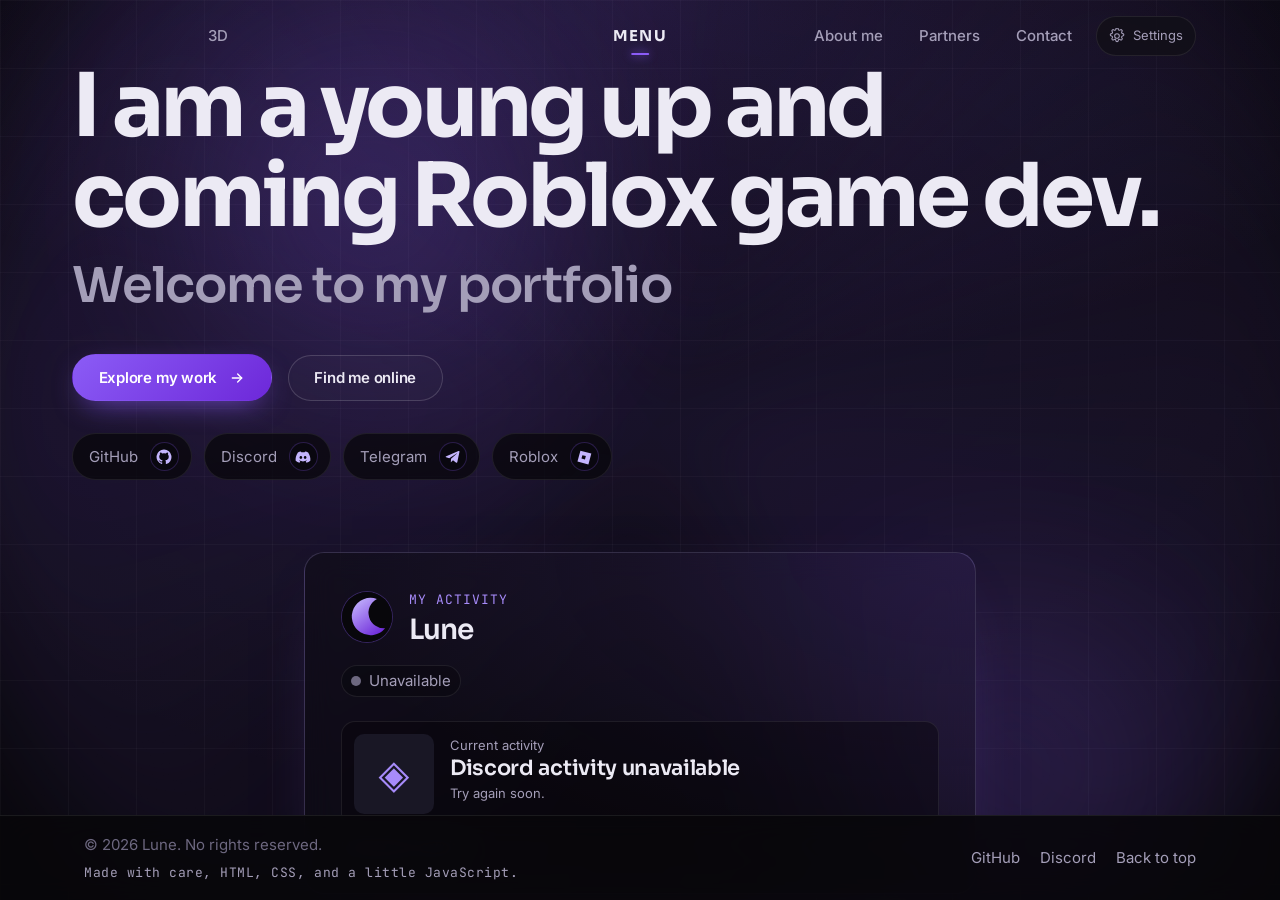
==== commit 7f1e60f9: "Align settings and simplify header Co-authored-by: Copilot <223556219+Copilot@users.noreply.github.c" ====
--- a/index.html
+++ b/index.html
@@ -46,15 +46,6 @@
   <header class="site-header" data-header>
     <div class="container site-header__inner">
       <div class="site-header__tools">
-        <img
-          class="site-header__avatar"
-          src="assets/icons/favicon.svg"
-          alt=""
-          width="36"
-          height="36"
-          decoding="async"
-          data-discord-avatar
-        />
         <details class="site-settings" data-settings>
           <summary class="site-settings__toggle">
             <svg viewBox="0 0 24 24" aria-hidden="true">
@@ -127,10 +118,6 @@
       <div class="container hero__inner">
         <div class="hero__layout">
           <div class="hero__copy">
-            <p class="pill" data-reveal>
-              <span class="pill__dot"></span>
-              Roblox game developer
-            </p>
             <h1 class="hero__title" data-reveal>
               I am a young up and coming Roblox game dev.
               <em>Welcome to my portfolio</em>
--- a/css/components.css
+++ b/css/components.css
@@ -35,22 +35,11 @@
 
 .site-header__tools {
   position: absolute;
-  left: var(--space-6);
+  right: var(--space-6);
   display: flex;
   flex: none;
   align-items: center;
   gap: var(--space-3);
-}
-
-.site-header__avatar {
-  display: grid;
-  width: 2.25rem;
-  height: 2.25rem;
-  flex: none;
-  border: 1px solid var(--border-accent);
-  border-radius: 50%;
-  background: var(--surface-raised);
-  object-fit: cover;
 }
 
 .site-settings {
@@ -100,7 +89,7 @@
 .site-settings__panel {
   position: absolute;
   top: calc(100% + var(--space-3));
-  left: 0;
+  right: 0;
   z-index: calc(var(--z-header) + 1);
   display: grid;
   width: min(20rem, calc(100vw - 2rem));
@@ -731,13 +720,13 @@
   }
 
   .site-header__tools {
+    right: var(--space-5);
+    gap: var(--space-2);
+  }
+
+  .nav-toggle {
+    position: absolute;
     left: var(--space-5);
-    gap: var(--space-2);
-  }
-
-  .site-header__avatar {
-    width: 2rem;
-    height: 2rem;
   }
 
   .nav {
@@ -762,7 +751,7 @@
   .site-settings__panel {
     position: fixed;
     top: calc(var(--header-height) + var(--space-2));
-    left: var(--space-4);
+    right: var(--space-4);
     width: min(20rem, calc(100vw - 2rem));
   }
 
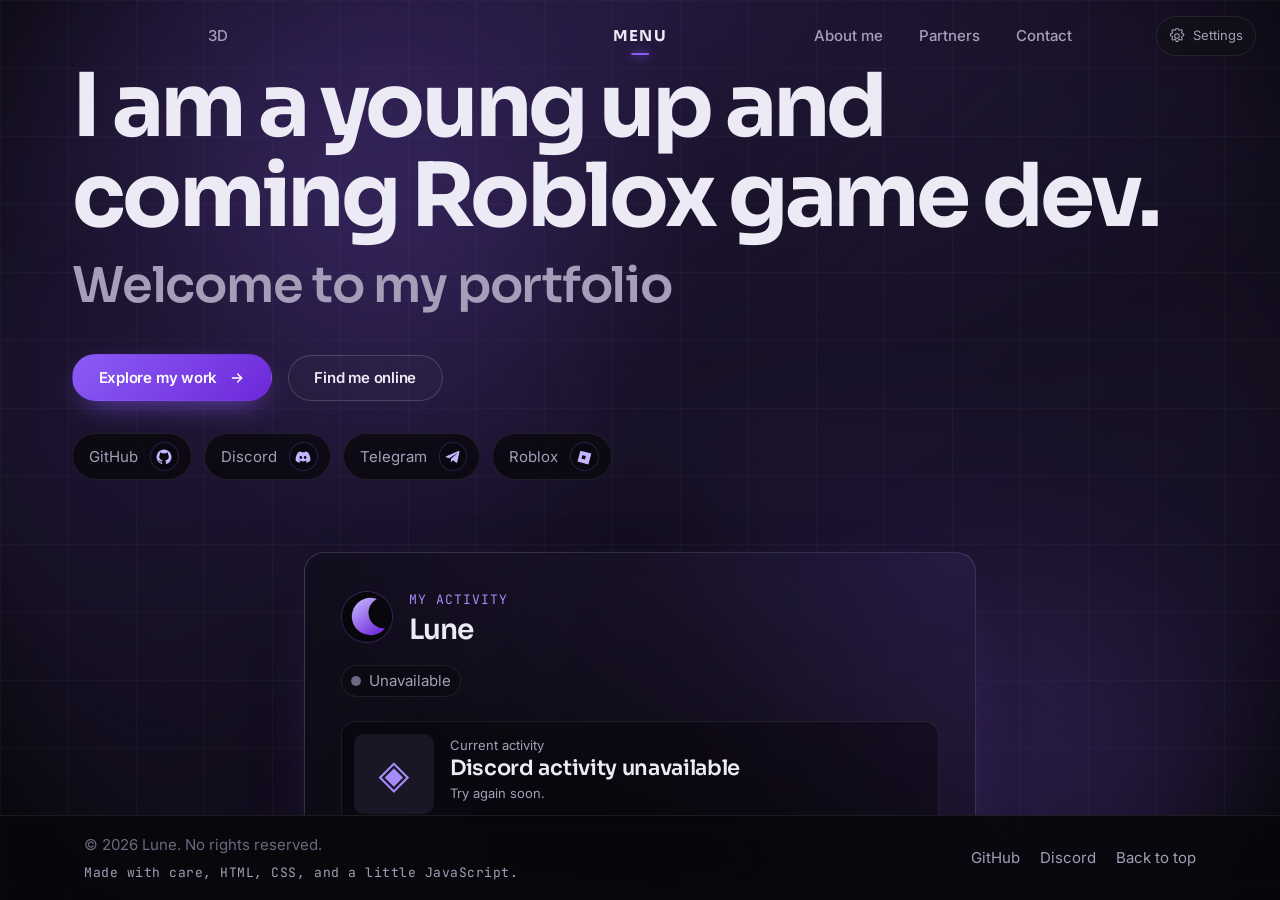
==== commit e6ed5bd2: "Anchor settings to viewport and dismiss on exit Co-authored-by: Copilot <223556219+Copilot@users.nor" ====
--- a/index.html
+++ b/index.html
@@ -45,37 +45,6 @@
 
   <header class="site-header" data-header>
     <div class="container site-header__inner">
-      <div class="site-header__tools">
-        <details class="site-settings" data-settings>
-          <summary class="site-settings__toggle">
-            <svg viewBox="0 0 24 24" aria-hidden="true">
-              <path d="M12 8.5a3.5 3.5 0 1 0 0 7 3.5 3.5 0 0 0 0-7Z" />
-              <path d="m19.4 15 .1.1a1.8 1.8 0 0 1-2.5 2.5l-.1-.1a1.8 1.8 0 0 0-3 .9v.2a1.8 1.8 0 0 1-3.6 0v-.2a1.8 1.8 0 0 0-3-.9l-.1.1a1.8 1.8 0 0 1-2.5-2.5l.1-.1a1.8 1.8 0 0 0-.9-3h-.2a1.8 1.8 0 0 1 0-3.6h.2a1.8 1.8 0 0 0 .9-3l-.1-.1a1.8 1.8 0 0 1 2.5-2.5l.1.1a1.8 1.8 0 0 0 3-.9v-.2a1.8 1.8 0 0 1 3.6 0v.2a1.8 1.8 0 0 0 3 .9l.1-.1a1.8 1.8 0 0 1 2.5 2.5l-.1.1a1.8 1.8 0 0 0 .9 3h.2a1.8 1.8 0 0 1 0 3.6h-.2a1.8 1.8 0 0 0-.9 3Z" />
-            </svg>
-            <span>Settings</span>
-          </summary>
-          <div class="site-settings__panel">
-            <label class="site-settings__label" for="theme-select">Colour theme</label>
-            <select id="theme-select" class="site-settings__select" data-theme-select>
-              <option value="default">Midnight violet · Default</option>
-              <option value="ocean">Ocean blue</option>
-              <option value="forest">Forest green</option>
-              <option value="rose">Rose pink</option>
-              <option value="amber">Amber glow</option>
-            </select>
-            <button class="site-settings__audio" type="button" data-music-toggle aria-pressed="true">
-              Mute calm lo-fi
-            </button>
-            <button class="site-settings__audio" type="button" data-sounds-toggle aria-pressed="true">
-              Mute UI sounds
-            </button>
-            <p class="site-settings__status" data-settings-status aria-live="polite">
-              Calm lo-fi and UI sounds start after your first interaction.
-            </p>
-          </div>
-        </details>
-      </div>
-
       <nav class="nav" id="primary-nav" data-nav aria-label="Primary">
         <ul class="nav__list">
           <li class="nav__group nav__group--left">
@@ -103,6 +72,36 @@
         <span class="nav-toggle__bar"></span>
         <span class="nav-toggle__bar"></span>
       </button>
+    </div>
+    <div class="site-header__tools">
+      <details class="site-settings" data-settings>
+        <summary class="site-settings__toggle">
+          <svg viewBox="0 0 24 24" aria-hidden="true">
+            <path d="M12 8.5a3.5 3.5 0 1 0 0 7 3.5 3.5 0 0 0 0-7Z" />
+            <path d="m19.4 15 .1.1a1.8 1.8 0 0 1-2.5 2.5l-.1-.1a1.8 1.8 0 0 0-3 .9v.2a1.8 1.8 0 0 1-3.6 0v-.2a1.8 1.8 0 0 0-3-.9l-.1.1a1.8 1.8 0 0 1-2.5-2.5l.1-.1a1.8 1.8 0 0 0-.9-3h-.2a1.8 1.8 0 0 1 0-3.6h.2a1.8 1.8 0 0 0 .9-3l-.1-.1a1.8 1.8 0 0 1 2.5-2.5l.1.1a1.8 1.8 0 0 0 3-.9v-.2a1.8 1.8 0 0 1 3.6 0v.2a1.8 1.8 0 0 0 3 .9l.1-.1a1.8 1.8 0 0 1 2.5 2.5l-.1.1a1.8 1.8 0 0 0 .9 3h.2a1.8 1.8 0 0 1 0 3.6h-.2a1.8 1.8 0 0 0-.9 3Z" />
+          </svg>
+          <span>Settings</span>
+        </summary>
+        <div class="site-settings__panel">
+          <label class="site-settings__label" for="theme-select">Colour theme</label>
+          <select id="theme-select" class="site-settings__select" data-theme-select>
+            <option value="default">Midnight violet · Default</option>
+            <option value="ocean">Ocean blue</option>
+            <option value="forest">Forest green</option>
+            <option value="rose">Rose pink</option>
+            <option value="amber">Amber glow</option>
+          </select>
+          <button class="site-settings__audio" type="button" data-music-toggle aria-pressed="true">
+            Mute calm lo-fi
+          </button>
+          <button class="site-settings__audio" type="button" data-sounds-toggle aria-pressed="true">
+            Mute UI sounds
+          </button>
+          <p class="site-settings__status" data-settings-status aria-live="polite">
+            Calm lo-fi and UI sounds start after your first interaction.
+          </p>
+        </div>
+      </details>
     </div>
   </header>
 
--- a/css/components.css
+++ b/css/components.css
@@ -35,11 +35,13 @@
 
 .site-header__tools {
   position: absolute;
+  top: 50%;
   right: var(--space-6);
   display: flex;
   flex: none;
   align-items: center;
   gap: var(--space-3);
+  transform: translateY(-50%);
 }
 
 .site-settings {
@@ -88,7 +90,7 @@
 
 .site-settings__panel {
   position: absolute;
-  top: calc(100% + var(--space-3));
+  top: 100%;
   right: 0;
   z-index: calc(var(--z-header) + 1);
   display: grid;
@@ -748,13 +750,6 @@
     white-space: nowrap;
   }
 
-  .site-settings__panel {
-    position: fixed;
-    top: calc(var(--header-height) + var(--space-2));
-    right: var(--space-4);
-    width: min(20rem, calc(100vw - 2rem));
-  }
-
   .nav-toggle {
     display: block;
     z-index: 2;
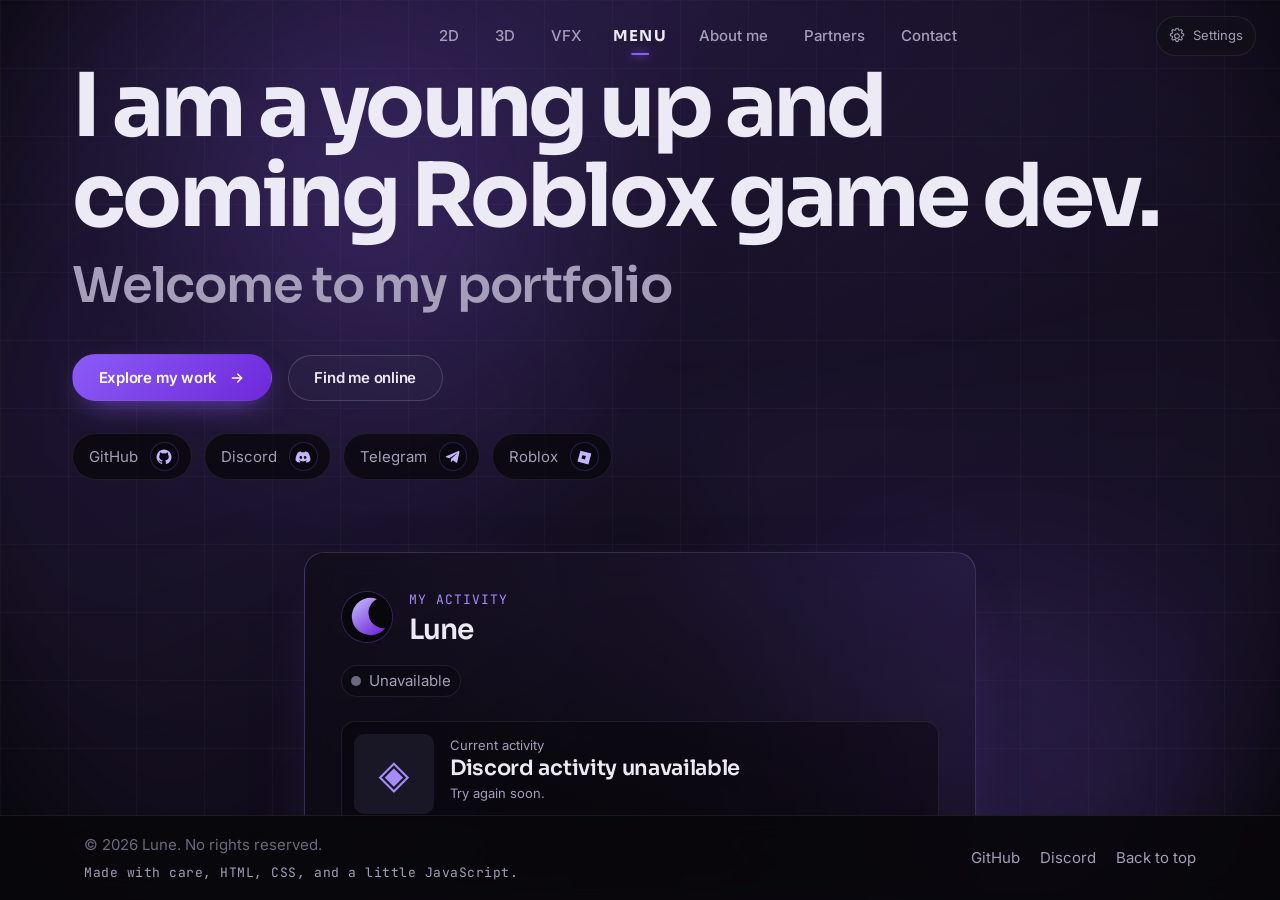
==== commit 5c92ef89: "Balance portfolio navigation and add placeholders Co-authored-by: Copilot <223556219+Copilot@users.n" ====
--- a/index.html
+++ b/index.html
@@ -48,7 +48,9 @@
       <nav class="nav" id="primary-nav" data-nav aria-label="Primary">
         <ul class="nav__list">
           <li class="nav__group nav__group--left">
+            <a class="nav__link" href="#two-d" data-nav-link>2D</a>
             <a class="nav__link" href="#three-d" data-nav-link>3D</a>
+            <a class="nav__link" href="#vfx" data-nav-link>VFX</a>
           </li>
           <li class="nav__group nav__group--center">
             <a class="nav__link nav__link--menu" href="#top" data-nav-link>Menu</a>
@@ -346,22 +348,6 @@
 
         </div>
 
-        <aside class="model-challenge" aria-labelledby="model-challenge-title" data-reveal>
-          <div>
-            <p class="eyebrow">Community challenge</p>
-            <h3 class="model-challenge__title" id="model-challenge-title">Design a UI for a 3D model</h3>
-            <p class="model-challenge__copy">
-              Pick one of the models and imagine an interface for it. Share your
-              concept with the ShaxCorp community; standout ideas may be featured here.
-            </p>
-          </div>
-          <a
-            class="portfolio-card__action"
-            href="https://discord.gg/gHh6jzJRxp"
-            target="_blank"
-            rel="noopener noreferrer"
-          >Join ShaxCorp to share an idea ↗</a>
-        </aside>
       </div>
     </section>
 
@@ -536,6 +522,40 @@
       </div>
     </section>
 
+    <section class="section" id="two-d" aria-labelledby="two-d-title" data-page-view="two-d">
+      <div class="container">
+        <div class="section-head" data-reveal>
+          <p class="eyebrow">Selected work · 2D</p>
+          <h2 class="section-title" id="two-d-title">2D projects.</h2>
+          <p class="section-lede">
+            Illustrations and other 2D work will be featured here as the collection grows.
+          </p>
+        </div>
+        <article class="more-placeholder" data-reveal>
+          <p class="social-card__label">Coming soon</p>
+          <h3 class="social-card__value">2D work in progress</h3>
+          <p class="social-card__hint">Check back later for finished projects.</p>
+        </article>
+      </div>
+    </section>
+
+    <section class="section" id="vfx" aria-labelledby="vfx-title" data-page-view="vfx">
+      <div class="container">
+        <div class="section-head" data-reveal>
+          <p class="eyebrow">Selected work · VFX</p>
+          <h2 class="section-title" id="vfx-title">Visual effects.</h2>
+          <p class="section-lede">
+            Visual effects projects will be added here when they are ready to share.
+          </p>
+        </div>
+        <article class="more-placeholder" data-reveal>
+          <p class="social-card__label">Coming soon</p>
+          <h3 class="social-card__value">VFX work in progress</h3>
+          <p class="social-card__hint">Check back later for finished projects.</p>
+        </article>
+      </div>
+    </section>
+
     <section class="section" id="partners" aria-labelledby="partners-title" data-page-view="partners">
       <div class="container">
         <div class="section-head" data-reveal>
--- a/css/components.css
+++ b/css/components.css
@@ -212,7 +212,7 @@
 }
 
 .nav__group--left {
-  justify-content: flex-start;
+  justify-content: flex-end;
 }
 
 .nav__group--center {
@@ -220,7 +220,7 @@
 }
 
 .nav__group--right {
-  justify-content: flex-end;
+  justify-content: flex-start;
 }
 
 .nav__link {
@@ -804,6 +804,7 @@
   .nav__group {
     flex-direction: column;
     align-items: stretch;
+    justify-content: flex-start;
   }
 
   .nav__group--center {
--- a/css/sections.css
+++ b/css/sections.css
@@ -1011,32 +1011,6 @@
   grid-template-columns: repeat(3, minmax(0, 1fr));
 }
 
-.model-challenge {
-  display: flex;
-  align-items: center;
-  justify-content: space-between;
-  gap: var(--space-8);
-  margin-top: var(--space-8);
-  padding: clamp(1.5rem, 1rem + 2vw, 2.5rem);
-  border: 1px solid var(--border-accent);
-  border-radius: var(--radius-lg);
-  background:
-    radial-gradient(ellipse at 0 0, rgba(var(--accent-rgb), 0.12), transparent 64%),
-    var(--surface);
-}
-
-.model-challenge__title {
-  margin-top: var(--space-3);
-  font-size: var(--fs-xl);
-}
-
-.model-challenge__copy {
-  max-width: 62ch;
-  margin-top: var(--space-3);
-  color: var(--text-muted);
-  font-size: var(--fs-sm);
-}
-
 .portfolio-card {
   align-self: start;
   overflow: hidden;
@@ -1432,11 +1406,6 @@
     grid-template-columns: repeat(2, minmax(0, 1fr));
   }
 
-  .model-challenge {
-    align-items: flex-start;
-    flex-direction: column;
-  }
-
   .model-detail__body {
     grid-template-columns: 1fr;
   }
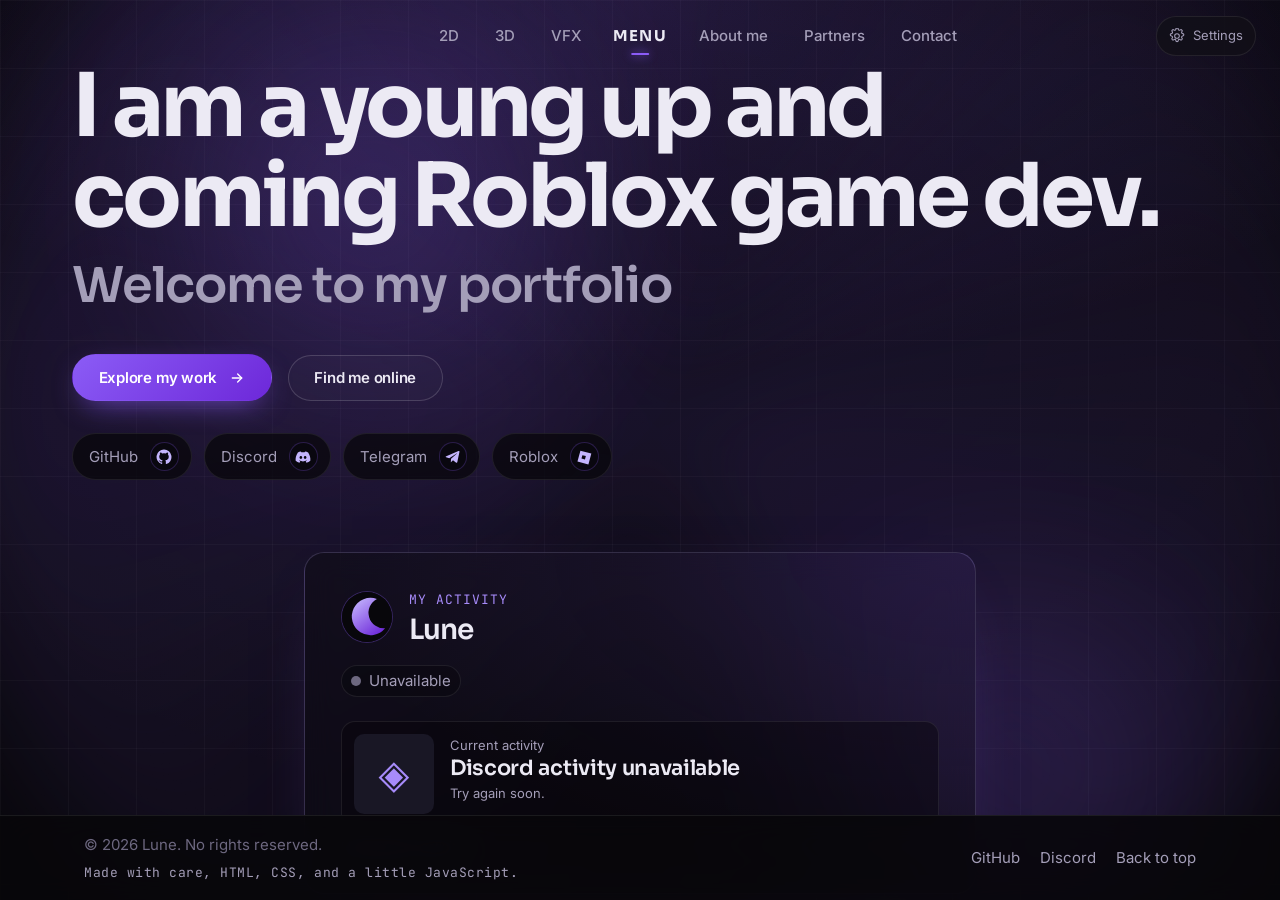
==== commit 66b29011: "Apply theme colors to project actions Co-authored-by: Copilot <223556219+Copilot@users.noreply.githu" ====
--- a/index.html
+++ b/index.html
@@ -577,7 +577,7 @@
               href="https://discord.gg/gHh6jzJRxp"
               target="_blank"
               rel="noopener noreferrer"
-            >Join the server ↗</a>
+            >Join the server</a>
           </article>
         </div>
       </div>
--- a/css/tokens.css
+++ b/css/tokens.css
@@ -31,6 +31,7 @@
   --accent-bright: var(--violet-400);
   --accent-deep: var(--violet-700);
   --accent-rgb: 139, 92, 246;
+  --theme-accent-rgb: 139, 92, 246;
 
   /* --- Translucent helpers ----------------------------------------------- */
   --border: rgba(255, 255, 255, 0.08);
@@ -127,6 +128,7 @@
   --violet-700: #0369a1;
   --violet-900: #0c4a6e;
   --accent-rgb: 14, 165, 233;
+  --theme-accent-rgb: 14, 165, 233;
   --border-accent: rgba(14, 165, 233, 0.35);
   --accent-wash: rgba(14, 165, 233, 0.12);
   --accent-wash-strong: rgba(14, 165, 233, 0.22);
@@ -142,6 +144,7 @@
   --violet-700: #15803d;
   --violet-900: #14532d;
   --accent-rgb: 34, 197, 94;
+  --theme-accent-rgb: 34, 197, 94;
   --border-accent: rgba(34, 197, 94, 0.35);
   --accent-wash: rgba(34, 197, 94, 0.12);
   --accent-wash-strong: rgba(34, 197, 94, 0.22);
@@ -157,6 +160,7 @@
   --violet-700: #be123c;
   --violet-900: #881337;
   --accent-rgb: 244, 63, 94;
+  --theme-accent-rgb: 244, 63, 94;
   --border-accent: rgba(244, 63, 94, 0.35);
   --accent-wash: rgba(244, 63, 94, 0.12);
   --accent-wash-strong: rgba(244, 63, 94, 0.22);
@@ -172,6 +176,7 @@
   --violet-700: #b45309;
   --violet-900: #78350f;
   --accent-rgb: 245, 158, 11;
+  --theme-accent-rgb: 245, 158, 11;
   --border-accent: rgba(245, 158, 11, 0.35);
   --accent-wash: rgba(245, 158, 11, 0.12);
   --accent-wash-strong: rgba(245, 158, 11, 0.22);
--- a/css/sections.css
+++ b/css/sections.css
@@ -1082,10 +1082,14 @@
   justify-content: center;
   min-height: 2.75rem;
   padding: var(--space-2) var(--space-4);
-  border: 1px solid rgba(var(--accent-rgb), 0.52);
-  border-bottom-color: rgba(92, 57, 145, 0.95);
+  border: 1px solid rgba(var(--theme-accent-rgb), 0.62);
+  border-bottom-color: rgba(var(--theme-accent-rgb), 0.9);
   border-radius: var(--radius-md);
-  background: linear-gradient(180deg, #392454 0%, #241638 100%);
+  background: linear-gradient(
+    180deg,
+    rgba(var(--theme-accent-rgb), 0.3) 0%,
+    rgba(var(--theme-accent-rgb), 0.12) 100%
+  );
   box-shadow: inset 0 1px 0 rgba(255, 255, 255, 0.18),
     0 3px 0 rgba(10, 7, 15, 0.8),
     0 5px 12px rgba(0, 0, 0, 0.2);
@@ -1101,8 +1105,12 @@
 
 .portfolio-card__action:hover {
   transform: translateY(-1px);
-  border-color: rgba(215, 194, 255, 0.82);
-  background: linear-gradient(180deg, #4a2c70 0%, #2f1d49 100%);
+  border-color: rgba(var(--theme-accent-rgb), 0.95);
+  background: linear-gradient(
+    180deg,
+    rgba(var(--theme-accent-rgb), 0.46) 0%,
+    rgba(var(--theme-accent-rgb), 0.2) 100%
+  );
   box-shadow: inset 0 1px 0 rgba(255, 255, 255, 0.22),
     0 4px 0 rgba(10, 7, 15, 0.8),
     0 7px 16px rgba(0, 0, 0, 0.26);
@@ -1196,14 +1204,18 @@
   gap: var(--space-3);
   margin-bottom: var(--space-8);
   padding: var(--space-2) var(--space-5) var(--space-2) var(--space-2);
-  border: 1px solid rgba(var(--accent-rgb), 0.62);
-  border-bottom-color: rgba(83, 47, 139, 0.95);
+  border: 1px solid rgba(var(--theme-accent-rgb), 0.72);
+  border-bottom-color: rgba(var(--theme-accent-rgb), 0.95);
   border-radius: var(--radius-full);
-  background: linear-gradient(180deg, #26173a 0%, #120d1b 100%);
+  background: linear-gradient(
+    180deg,
+    rgba(var(--theme-accent-rgb), 0.24) 0%,
+    rgba(var(--theme-accent-rgb), 0.08) 100%
+  );
   box-shadow: inset 0 1px 0 rgba(255, 255, 255, 0.11),
     0 3px 0 #08060c,
     0 7px 18px rgba(0, 0, 0, 0.32),
-    0 0 18px rgba(var(--accent-rgb), 0.13);
+    0 0 18px rgba(var(--theme-accent-rgb), 0.13);
   color: var(--white);
   transition: color var(--dur-fast) var(--ease-out),
     border-color var(--dur-fast) var(--ease-out),
@@ -1214,13 +1226,17 @@
 
 .model-detail__back:hover {
   transform: translateY(-2px);
-  border-color: rgba(var(--accent-rgb), 0.92);
-  background: linear-gradient(180deg, #382253 0%, #1b1129 100%);
-  color: var(--violet-200);
+  border-color: rgba(var(--theme-accent-rgb), 1);
+  background: linear-gradient(
+    180deg,
+    rgba(var(--theme-accent-rgb), 0.4) 0%,
+    rgba(var(--theme-accent-rgb), 0.16) 100%
+  );
+  color: var(--white);
   box-shadow: inset 0 1px 0 rgba(255, 255, 255, 0.16),
     0 4px 0 #08060c,
     0 10px 24px rgba(0, 0, 0, 0.38),
-    0 0 24px rgba(var(--accent-rgb), 0.24);
+    0 0 24px rgba(var(--theme-accent-rgb), 0.24);
 }
 
 .model-detail__back:focus-visible {
@@ -1236,7 +1252,7 @@
 }
 
 .model-detail__back-kicker {
-  color: rgba(220, 205, 245, 0.7);
+  color: rgba(var(--theme-accent-rgb), 0.78);
   font-family: var(--font-mono);
   font-size: 0.62rem;
   font-weight: 500;
@@ -1250,7 +1266,7 @@
   font-size: var(--fs-sm);
   font-weight: 600;
   letter-spacing: var(--tracking-snug);
-  text-shadow: 0 0 14px rgba(190, 150, 255, 0.2);
+  text-shadow: 0 0 14px rgba(var(--theme-accent-rgb), 0.2);
 }
 
 .model-detail__back-icon-wrap {
@@ -1259,12 +1275,16 @@
   height: 2.5rem;
   flex: none;
   place-items: center;
-  border: 1px solid rgba(var(--accent-rgb), 0.56);
+  border: 1px solid rgba(var(--theme-accent-rgb), 0.68);
   border-radius: 50%;
-  background: linear-gradient(145deg, #321c50, #100b18 76%);
+  background: linear-gradient(
+    145deg,
+    rgba(var(--theme-accent-rgb), 0.4),
+    rgba(var(--theme-accent-rgb), 0.08) 76%
+  );
   box-shadow: inset 0 1px 0 rgba(255, 255, 255, 0.1),
-    0 0 14px rgba(var(--accent-rgb), 0.2);
-  color: #d8c0ff;
+    0 0 14px rgba(var(--theme-accent-rgb), 0.2);
+  color: var(--white);
   transition: border-color var(--dur-fast) var(--ease-out),
     background var(--dur-fast) var(--ease-out),
     color var(--dur-fast) var(--ease-out),
@@ -1290,11 +1310,15 @@
 
 .model-detail__back:hover .model-detail__back-icon-wrap {
   transform: translateX(-2px);
-  border-color: rgba(var(--accent-rgb), 0.92);
-  background: linear-gradient(145deg, #4b2b70, #1a1027 76%);
-  color: #f0e7ff;
+  border-color: rgba(var(--theme-accent-rgb), 1);
+  background: linear-gradient(
+    145deg,
+    rgba(var(--theme-accent-rgb), 0.58),
+    rgba(var(--theme-accent-rgb), 0.16) 76%
+  );
+  color: var(--white);
   box-shadow: inset 0 1px 0 rgba(255, 255, 255, 0.14),
-    0 0 18px rgba(var(--accent-rgb), 0.38);
+    0 0 18px rgba(var(--theme-accent-rgb), 0.38);
 }
 
 .model-detail__head {
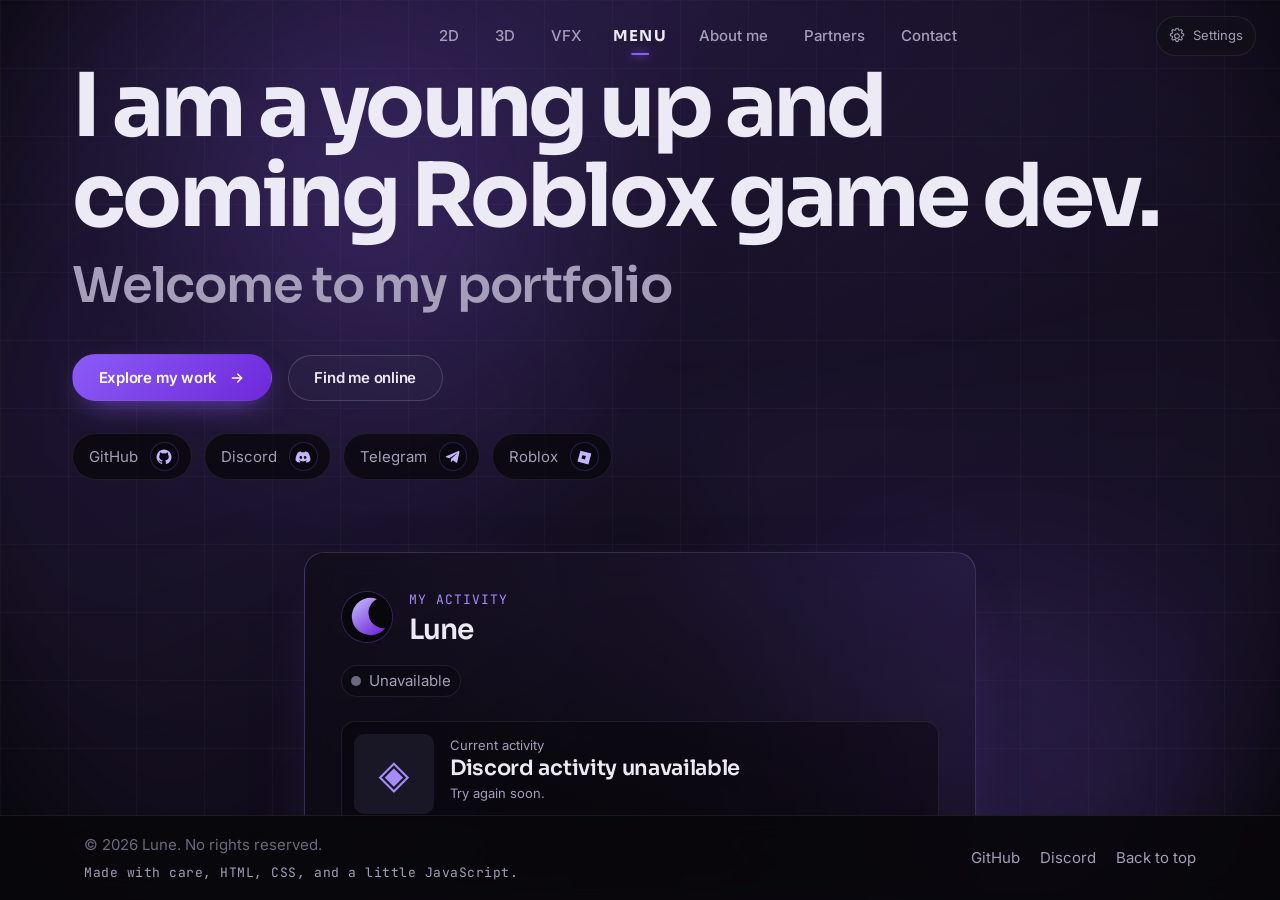
==== commit 6d2ecb42: "Reorder 3D model filter categories Co-authored-by: Copilot <223556219+Copilot@users.noreply.github.c" ====
--- a/index.html
+++ b/index.html
@@ -273,17 +273,36 @@
 
     <section class="section" id="three-d" aria-labelledby="three-d-title" data-page-view="three-d">
       <div class="container">
-        <div class="section-head" data-reveal>
-          <p class="eyebrow">Selected work · 3D</p>
-          <h2 class="section-title" id="three-d-title">3D models.</h2>
-          <p class="section-lede">
-            Browse finished models and select a preview to see its images and
-            technical details.
-          </p>
-        </div>
-
-        <div class="portfolio-grid" data-reveal-group="80">
-          <article class="portfolio-card portfolio-card--model" data-reveal>
+        <div class="three-d__heading-row">
+          <div class="section-head" data-reveal>
+            <p class="eyebrow">Selected work · 3D</p>
+            <h2 class="section-title" id="three-d-title">3D models.</h2>
+            <p class="section-lede">
+              Browse finished models and select a preview to see its images and
+              technical details.
+            </p>
+            <p class="three-d__filter-status" data-filter-status aria-live="polite">Showing all 3D</p>
+          </div>
+          <details class="model-filter" data-model-filter>
+            <summary class="model-filter__toggle">
+              <span>Filter</span>
+              <svg viewBox="0 0 20 20" aria-hidden="true">
+                <path d="m5 7.5 5 5 5-5" />
+              </svg>
+            </summary>
+            <div class="model-filter__options" aria-label="Filter 3D models">
+              <button class="model-filter__option" type="button" data-filter-category="all" aria-pressed="true">All 3D</button>
+              <button class="model-filter__option" type="button" data-filter-category="weapons" aria-pressed="false">Weapons</button>
+              <button class="model-filter__option" type="button" data-filter-category="props" aria-pressed="false">Props</button>
+              <button class="model-filter__option" type="button" data-filter-category="greenery" aria-pressed="false">Greenery</button>
+              <button class="model-filter__option" type="button" data-filter-category="geology" aria-pressed="false">Geology</button>
+              <button class="model-filter__option" type="button" data-filter-category="characters" aria-pressed="false">Characters</button>
+            </div>
+          </details>
+        </div>
+
+        <div class="portfolio-grid" data-reveal-group="80" data-model-gallery>
+          <article class="portfolio-card portfolio-card--model" data-reveal data-model-category="props">
             <div class="model-preview">
               <img
                 src="assets/images/cone-model-square.png"
@@ -296,7 +315,7 @@
             </div>
             <div class="portfolio-card__caption">
               <div>
-                <p class="portfolio-card__type">3D model</p>
+                <p class="portfolio-card__type">Props</p>
                 <h3 class="portfolio-card__title">Traffic cone</h3>
                 <p class="portfolio-card__summary">Low-poly cone with safety stripes.</p>
               </div>
@@ -304,7 +323,7 @@
             </div>
           </article>
 
-          <article class="portfolio-card portfolio-card--model" data-reveal>
+          <article class="portfolio-card portfolio-card--model" data-reveal data-model-category="weapons">
             <div class="model-preview">
               <img
                 src="assets/images/scythe-model.png"
@@ -317,7 +336,7 @@
             </div>
             <div class="portfolio-card__caption">
               <div>
-                <p class="portfolio-card__type">3D model</p>
+                <p class="portfolio-card__type">Weapons</p>
                 <h3 class="portfolio-card__title">Futuristic scythe</h3>
                 <p class="portfolio-card__summary">Low-poly weapon with a sweeping blade and metallic accents.</p>
               </div>
@@ -325,7 +344,7 @@
             </div>
           </article>
 
-          <article class="portfolio-card portfolio-card--model" data-reveal>
+          <article class="portfolio-card portfolio-card--model" data-reveal data-model-category="weapons">
             <div class="model-preview">
               <img
                 src="assets/images/karambit-model.png"
@@ -338,7 +357,7 @@
             </div>
             <div class="portfolio-card__caption">
               <div>
-                <p class="portfolio-card__type">3D model</p>
+                <p class="portfolio-card__type">Weapons</p>
                 <h3 class="portfolio-card__title">Karambit</h3>
                 <p class="portfolio-card__summary">Curved low-poly blade with blue trim and gold details.</p>
               </div>
@@ -346,7 +365,50 @@
             </div>
           </article>
 
-        </div>
+          <article class="portfolio-card portfolio-card--model" data-reveal data-model-category="props">
+            <div class="model-preview">
+              <img
+                src="assets/images/anvil-model.png"
+                alt="Low-poly dark metal anvil with a broad horn, waist, and flared base"
+                width="768"
+                height="768"
+                loading="lazy"
+                decoding="async"
+              />
+            </div>
+            <div class="portfolio-card__caption">
+              <div>
+                <p class="portfolio-card__type">Props</p>
+                <h3 class="portfolio-card__title">Anvil</h3>
+                <p class="portfolio-card__summary">Low-poly blacksmith's anvil with a solid, angular silhouette.</p>
+              </div>
+              <a class="portfolio-card__action" href="#anvil">View project</a>
+            </div>
+          </article>
+
+          <article class="portfolio-card portfolio-card--model" data-reveal data-model-category="weapons">
+            <div class="model-preview">
+              <img
+                src="assets/images/magic-wand-model.png"
+                alt="Low-poly magic wand with a blue star tip and a long brown handle"
+                width="768"
+                height="768"
+                loading="lazy"
+                decoding="async"
+              />
+            </div>
+            <div class="portfolio-card__caption">
+              <div>
+                <p class="portfolio-card__type">Weapons</p>
+                <h3 class="portfolio-card__title">Magic wand</h3>
+                <p class="portfolio-card__summary">Wooden wand topped with a bright blue five-pointed star.</p>
+              </div>
+              <a class="portfolio-card__action" href="#magic-wand">View project</a>
+            </div>
+          </article>
+
+        </div>
+        <p class="three-d__empty" data-filter-empty hidden>No models in this category yet.</p>
 
       </div>
     </section>
@@ -365,7 +427,7 @@
           </span>
         </a>
         <div class="section-head model-detail__head" data-reveal>
-          <p class="eyebrow">3D model · May 22, 2026</p>
+          <p class="eyebrow">Props · May 22, 2026</p>
           <h2 class="section-title" id="traffic-cone-title">Traffic cone</h2>
           <p class="section-lede">
             A stylized low-poly safety cone. Its tapered body alternates bright
@@ -422,7 +484,7 @@
           </span>
         </a>
         <div class="section-head model-detail__head" data-reveal>
-          <p class="eyebrow">3D model</p>
+          <p class="eyebrow">Weapons</p>
           <h2 class="section-title" id="futuristic-scythe-title">Futuristic scythe</h2>
           <p class="section-lede">
             A low-poly sci-fi scythe built around a long, angular handle and
@@ -479,7 +541,7 @@
           </span>
         </a>
         <div class="section-head model-detail__head" data-reveal>
-          <p class="eyebrow">3D model</p>
+          <p class="eyebrow">Weapons</p>
           <h2 class="section-title" id="karambit-title">Karambit</h2>
           <p class="section-lede">
             A stylized curved blade with a clean white finish, cool blue edging,
@@ -522,6 +584,115 @@
       </div>
     </section>
 
+    <section class="section model-detail" id="anvil" aria-labelledby="anvil-title" data-page-view="anvil" data-project-accent="anvil">
+      <div class="container">
+        <a class="model-detail__back" href="#three-d">
+          <span class="model-detail__back-icon-wrap" aria-hidden="true">
+            <svg class="model-detail__back-icon" viewBox="0 0 24 24">
+              <path d="M19 12H5m7 7-7-7 7-7" />
+            </svg>
+          </span>
+          <span class="model-detail__back-text">
+            <span class="model-detail__back-kicker">Return to</span>
+            <span class="model-detail__back-title">3D projects</span>
+          </span>
+        </a>
+        <div class="section-head model-detail__head" data-reveal>
+          <p class="eyebrow">Props</p>
+          <h2 class="section-title" id="anvil-title">Anvil</h2>
+          <p class="section-lede">
+            A low-poly blacksmith's anvil with a broad, squared body, a tapered
+            waist, and a sturdy flared base.
+          </p>
+        </div>
+
+        <img
+          class="model-detail__image"
+          src="assets/images/anvil-model.png"
+          alt="Low-poly dark metal anvil with a broad horn, waist, and flared base"
+          width="768"
+          height="768"
+          loading="lazy"
+          decoding="async"
+          data-reveal
+        />
+
+        <div class="model-detail__body">
+          <div class="model-detail__description prose" data-reveal>
+            <h3>About the model</h3>
+            <p>
+              This dark, angular anvil has a long working face and tapered horn
+              above a narrowed waist. Its flared legs and broad base give the
+              compact low-poly prop a sturdy blacksmith-shop silhouette.
+            </p>
+          </div>
+          <aside class="model-stats" aria-label="Mesh statistics" data-reveal>
+            <h3 class="model-stats__title">Mesh statistics</h3>
+            <dl>
+              <div><dt>Vertices</dt><dd>262</dd></div>
+              <div><dt>Edges</dt><dd>537</dd></div>
+              <div><dt>Faces</dt><dd>277</dd></div>
+              <div><dt>Triangles</dt><dd>534</dd></div>
+            </dl>
+          </aside>
+        </div>
+      </div>
+    </section>
+
+    <section class="section model-detail" id="magic-wand" aria-labelledby="magic-wand-title" data-page-view="magic-wand" data-project-accent="magic-wand">
+      <div class="container">
+        <a class="model-detail__back" href="#three-d">
+          <span class="model-detail__back-icon-wrap" aria-hidden="true">
+            <svg class="model-detail__back-icon" viewBox="0 0 24 24">
+              <path d="M19 12H5m7 7-7-7 7-7" />
+            </svg>
+          </span>
+          <span class="model-detail__back-text">
+            <span class="model-detail__back-kicker">Return to</span>
+            <span class="model-detail__back-title">3D projects</span>
+          </span>
+        </a>
+        <div class="section-head model-detail__head" data-reveal>
+          <p class="eyebrow">Weapons</p>
+          <h2 class="section-title" id="magic-wand-title">Magic wand</h2>
+          <p class="section-lede">
+            A simple wooden wand topped with a faceted blue star.
+          </p>
+        </div>
+
+        <img
+          class="model-detail__image"
+          src="assets/images/magic-wand-model.png"
+          alt="Low-poly magic wand with a blue star tip and a long brown handle"
+          width="768"
+          height="768"
+          loading="lazy"
+          decoding="async"
+          data-reveal
+        />
+
+        <div class="model-detail__body">
+          <div class="model-detail__description prose" data-reveal>
+            <h3>About the model</h3>
+            <p>
+              The wand pairs a long, slender brown handle with a bright blue,
+              low-poly star. Warm trim along the handle contrasts with the
+              cool-colored topper for a clear, playful fantasy prop.
+            </p>
+          </div>
+          <aside class="model-stats" aria-label="Mesh statistics" data-reveal>
+            <h3 class="model-stats__title">Mesh statistics</h3>
+            <dl>
+              <div><dt>Vertices</dt><dd>56</dd></div>
+              <div><dt>Edges</dt><dd>108</dd></div>
+              <div><dt>Faces</dt><dd>56</dd></div>
+              <div><dt>Triangles</dt><dd>104</dd></div>
+            </dl>
+          </aside>
+        </div>
+      </div>
+    </section>
+
     <section class="section" id="two-d" aria-labelledby="two-d-title" data-page-view="two-d">
       <div class="container">
         <div class="section-head" data-reveal>
--- a/css/tokens.css
+++ b/css/tokens.css
@@ -225,6 +225,36 @@
   --border-accent: rgba(249, 115, 22, 0.35);
   --accent-wash: rgba(249, 115, 22, 0.12);
   --accent-wash-strong: rgba(249, 115, 22, 0.22);
+}
+
+[data-project-accent="anvil"] {
+  --violet-100: #f1f5f9;
+  --violet-200: #e2e8f0;
+  --violet-300: #cbd5e1;
+  --violet-400: #94a3b8;
+  --violet-500: #64748b;
+  --violet-600: #475569;
+  --violet-700: #334155;
+  --violet-900: #0f172a;
+  --accent-rgb: 100, 116, 139;
+  --border-accent: rgba(100, 116, 139, 0.35);
+  --accent-wash: rgba(100, 116, 139, 0.12);
+  --accent-wash-strong: rgba(100, 116, 139, 0.22);
+}
+
+[data-project-accent="magic-wand"] {
+  --violet-100: #eff6ff;
+  --violet-200: #dbeafe;
+  --violet-300: #bfdbfe;
+  --violet-400: #60a5fa;
+  --violet-500: #3b82f6;
+  --violet-600: #2563eb;
+  --violet-700: #1d4ed8;
+  --violet-900: #1e3a8a;
+  --accent-rgb: 59, 130, 246;
+  --border-accent: rgba(59, 130, 246, 0.35);
+  --accent-wash: rgba(59, 130, 246, 0.12);
+  --accent-wash-strong: rgba(59, 130, 246, 0.22);
 }
 
 /* ==========================================================================
--- a/css/sections.css
+++ b/css/sections.css
@@ -1009,6 +1009,132 @@
 
 .portfolio-grid {
   grid-template-columns: repeat(3, minmax(0, 1fr));
+}
+
+.three-d__heading-row {
+  display: flex;
+  align-items: flex-end;
+  justify-content: space-between;
+  gap: var(--space-8);
+}
+
+.three-d__heading-row .section-head {
+  margin-bottom: var(--space-12);
+}
+
+.three-d__filter-status {
+  margin-top: var(--space-3);
+  color: var(--accent-bright);
+  font-family: var(--font-mono);
+  font-size: var(--fs-xs);
+  letter-spacing: var(--tracking-wide);
+  text-transform: uppercase;
+}
+
+.model-filter {
+  position: relative;
+  flex: none;
+  margin-bottom: var(--space-12);
+}
+
+.model-filter__toggle {
+  display: inline-flex;
+  min-height: 2.75rem;
+  align-items: center;
+  justify-content: center;
+  gap: var(--space-3);
+  padding: var(--space-2) var(--space-4);
+  border: 1px solid var(--border-accent);
+  border-radius: var(--radius-md);
+  background: var(--surface);
+  color: var(--text);
+  cursor: pointer;
+  font-size: var(--fs-sm);
+  list-style: none;
+  transition: border-color var(--dur-fast) var(--ease-out),
+    background-color var(--dur-fast) var(--ease-out);
+}
+
+.model-filter__toggle::-webkit-details-marker {
+  display: none;
+}
+
+.model-filter__toggle:hover,
+.model-filter[open] .model-filter__toggle {
+  border-color: var(--accent);
+  background: var(--accent-wash);
+}
+
+.model-filter__toggle svg {
+  width: 1rem;
+  height: 1rem;
+  fill: none;
+  stroke: currentColor;
+  stroke-linecap: round;
+  stroke-linejoin: round;
+  stroke-width: 1.7;
+  transition: transform var(--dur-fast) var(--ease-out);
+}
+
+.model-filter[open] .model-filter__toggle svg {
+  transform: rotate(180deg);
+}
+
+.model-filter__options {
+  position: absolute;
+  top: calc(100% + var(--space-2));
+  right: 0;
+  z-index: calc(var(--z-header) + 1);
+  display: grid;
+  width: max(12rem, 100%);
+  gap: var(--space-1);
+  padding: var(--space-2);
+  border: 1px solid var(--border-strong);
+  border-radius: var(--radius-md);
+  background: rgba(18, 16, 25, 0.98);
+  box-shadow: var(--shadow-lg);
+  backdrop-filter: blur(18px);
+  -webkit-backdrop-filter: blur(18px);
+}
+
+.model-filter__option {
+  padding: var(--space-2) var(--space-3);
+  border: 1px solid transparent;
+  border-radius: var(--radius-sm);
+  background: transparent;
+  color: var(--text-muted);
+  cursor: pointer;
+  font-size: var(--fs-sm);
+  text-align: left;
+  transition: color var(--dur-fast) var(--ease-out),
+    background-color var(--dur-fast) var(--ease-out),
+    border-color var(--dur-fast) var(--ease-out);
+}
+
+.model-filter__option:hover,
+.model-filter__option[aria-pressed="true"] {
+  border-color: var(--border-accent);
+  background: var(--accent-wash);
+  color: var(--text);
+}
+
+.model-filter__option:focus-visible,
+.model-filter__toggle:focus-visible {
+  outline: 2px solid var(--accent);
+  outline-offset: 2px;
+}
+
+.three-d__empty {
+  margin-top: var(--space-6);
+  padding: var(--space-8);
+  border: 1px dashed var(--border-accent);
+  border-radius: var(--radius-lg);
+  color: var(--text-muted);
+  text-align: center;
+}
+
+.portfolio-card--model[hidden] {
+  display: none;
 }
 
 .portfolio-card {
